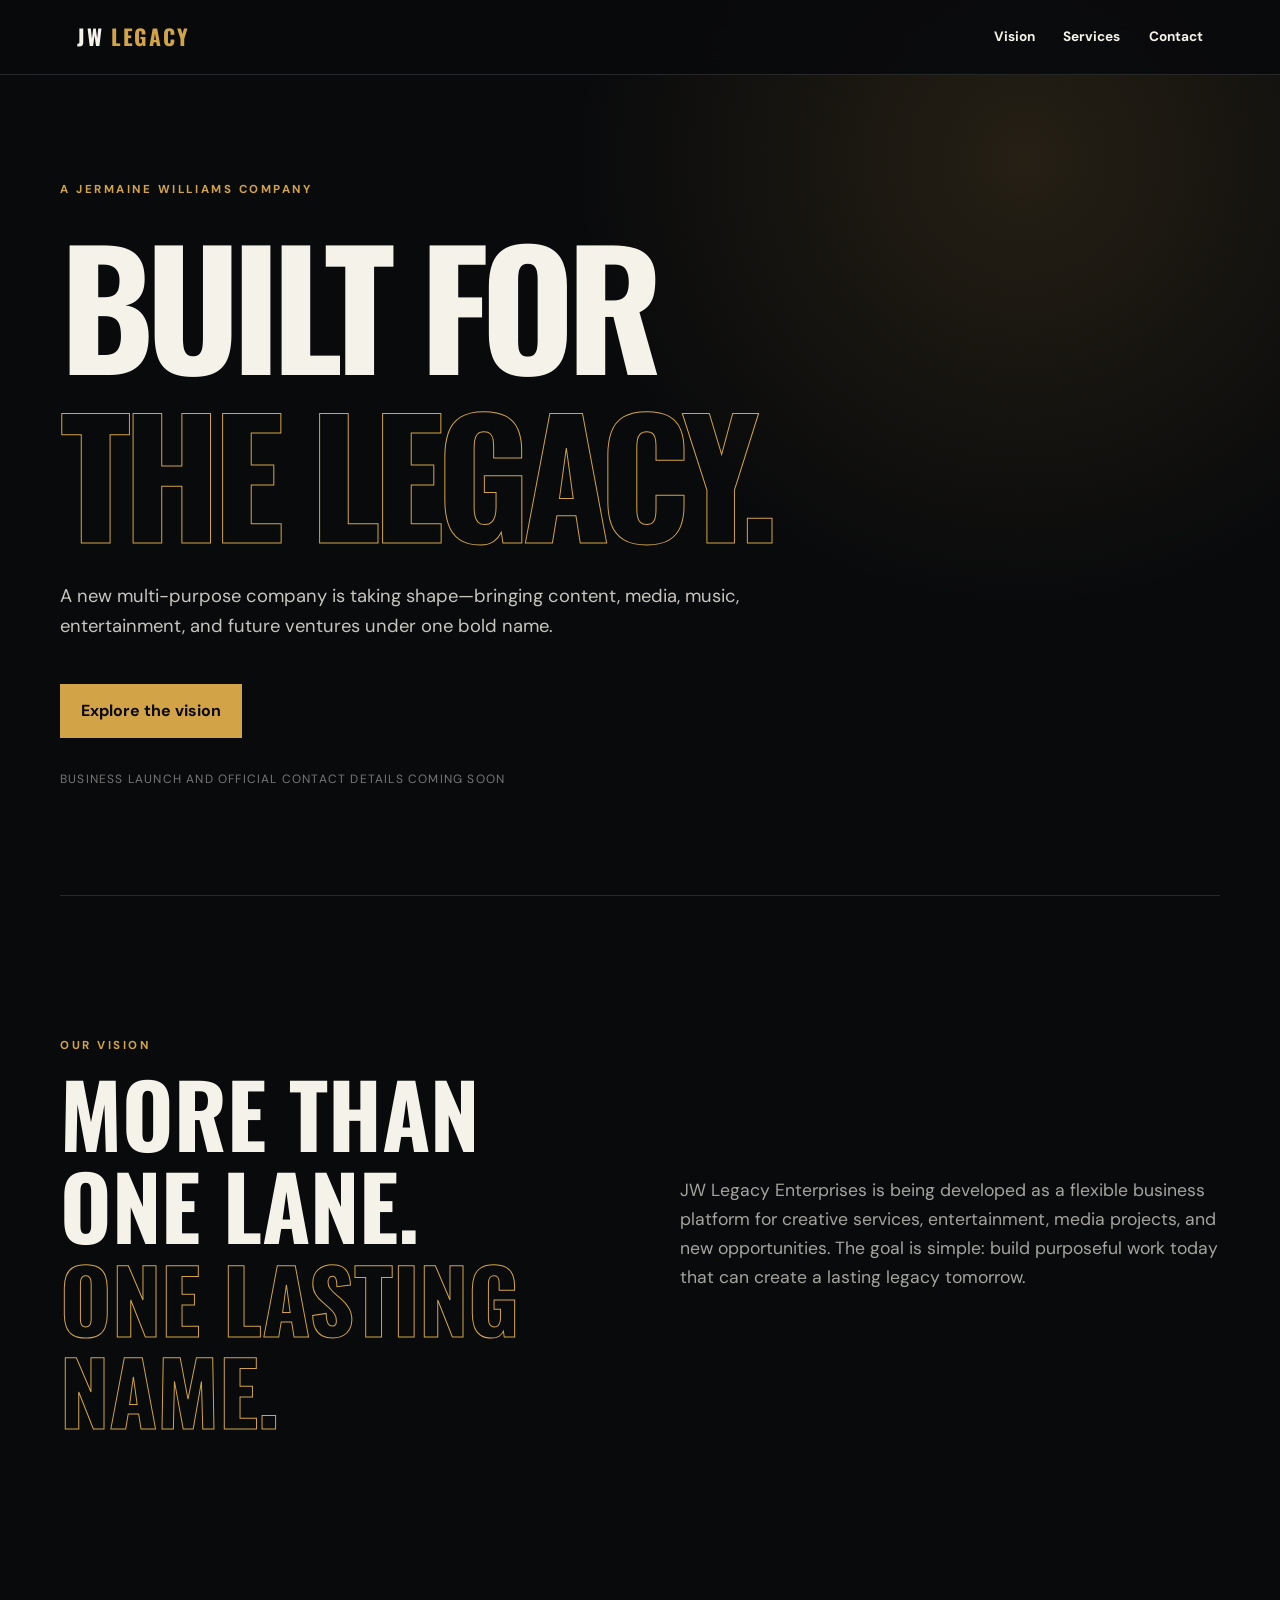
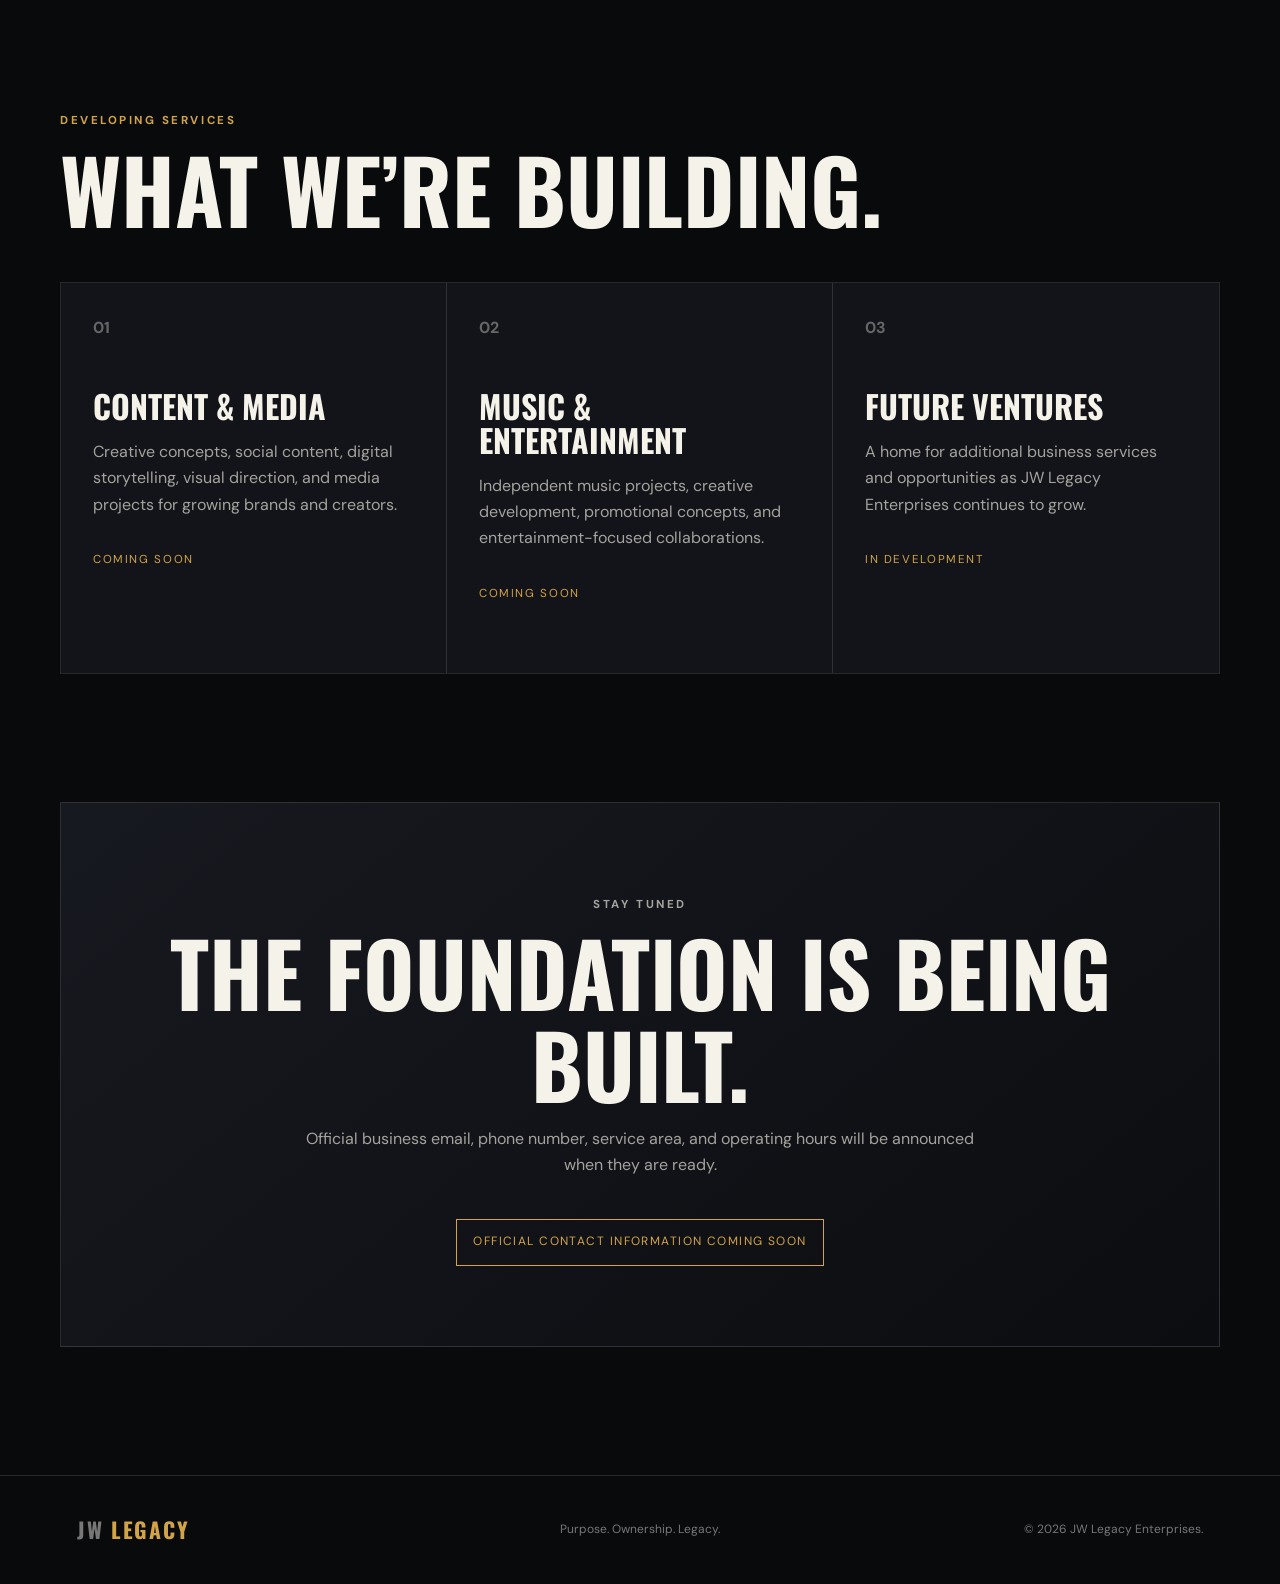
==== index.html @ c4a99cba "jw-legacy-enterprises" ====
<!doctype html>
<html lang="en">
<head>
  <meta charset="UTF-8" />
  <meta name="viewport" content="width=device-width, initial-scale=1" />
  <meta name="description" content="JW Legacy Enterprises — a developing multi-purpose company for media, music, entertainment, and future business services." />
  <title>JW Legacy Enterprises | Coming Soon</title>
  <link rel="preconnect" href="https://fonts.googleapis.com" />
  <link rel="preconnect" href="https://fonts.gstatic.com" crossorigin />
  <link href="https://fonts.googleapis.com/css2?family=DM+Sans:wght@400;600;700&family=Oswald:wght@500;600;700&display=swap" rel="stylesheet" />
  <link rel="stylesheet" href="styles.css" />
</head>
<body>
  <header>
    <a class="brand" href="#top">JW <span>LEGACY</span></a>
    <nav><a href="#vision">Vision</a><a href="#services">Services</a><a href="#contact">Contact</a></nav>
  </header>
  <main id="top">
    <section class="hero">
      <p class="eyebrow">A Jermaine Williams Company</p>
      <h1>Built for<br /><span>the legacy.</span></h1>
      <p class="intro">A new multi-purpose company is taking shape—bringing content, media, music, entertainment, and future ventures under one bold name.</p>
      <a class="button" href="#services">Explore the vision</a>
      <p class="status">Business launch and official contact details coming soon</p>
    </section>
    <section class="vision" id="vision">
      <div><p class="eyebrow">Our Vision</p><h2>More than one lane.<br /><span>One lasting name.</span></h2></div>
      <p>JW Legacy Enterprises is being developed as a flexible business platform for creative services, entertainment, media projects, and new opportunities. The goal is simple: build purposeful work today that can create a lasting legacy tomorrow.</p>
    </section>
    <section class="services" id="services">
      <p class="eyebrow">Developing Services</p>
      <h2>What we’re building.</h2>
      <div class="grid">
        <article><b>01</b><h3>Content &amp; Media</h3><p>Creative concepts, social content, digital storytelling, visual direction, and media projects for growing brands and creators.</p><span>Coming soon</span></article>
        <article><b>02</b><h3>Music &amp; Entertainment</h3><p>Independent music projects, creative development, promotional concepts, and entertainment-focused collaborations.</p><span>Coming soon</span></article>
        <article><b>03</b><h3>Future Ventures</h3><p>A home for additional business services and opportunities as JW Legacy Enterprises continues to grow.</p><span>In development</span></article>
      </div>
    </section>
    <section class="contact" id="contact">
      <p class="eyebrow">Stay Tuned</p>
      <h2>The foundation is being built.</h2>
      <p>Official business email, phone number, service area, and operating hours will be announced when they are ready.</p>
      <div class="notice">Official contact information coming soon</div>
    </section>
  </main>
  <footer><a class="brand" href="#top">JW <span>LEGACY</span></a><p>Purpose. Ownership. Legacy.</p><p>© <span id="year"></span> JW Legacy Enterprises.</p></footer>
  <script>document.querySelector('#year').textContent = new Date().getFullYear();</script>
</body>
</html>
---- styles.css ----
:root{--black:#090a0c;--panel:#121419;--white:#f5f2e9;--muted:#a4a39d;--gold:#d3a447;--line:rgba(255,255,255,.12);--head:"Oswald",sans-serif;--body:"DM Sans",sans-serif}*{box-sizing:border-box}html{scroll-behavior:smooth}body{margin:0;background:radial-gradient(circle at 80% 5%,rgba(211,164,71,.14),transparent 28rem),var(--black);color:var(--white);font-family:var(--body);line-height:1.65}a{color:inherit;text-decoration:none}header{position:sticky;top:0;z-index:2;display:flex;justify-content:space-between;align-items:center;padding:1.2rem clamp(1.2rem,6vw,5rem);background:rgba(9,10,12,.88);border-bottom:1px solid var(--line);backdrop-filter:blur(15px)}.brand{font-family:var(--head);font-size:1.35rem;font-weight:700;letter-spacing:.08em}.brand span{color:var(--gold)}nav{display:flex;gap:1.8rem;font-size:.85rem;font-weight:700}.hero,.vision,.services,.contact{width:min(1160px,calc(100% - 2.4rem));margin:auto}.hero{min-height:820px;display:flex;flex-direction:column;justify-content:center;align-items:flex-start}.eyebrow{color:var(--gold);font-size:.72rem;font-weight:700;letter-spacing:.22em;text-transform:uppercase}h1,h2,h3{font-family:var(--head);line-height:1.05;text-transform:uppercase}h1{margin:.5rem 0;font-size:clamp(5rem,13vw,10rem);letter-spacing:-.05em}h1 span,h2 span{color:transparent;-webkit-text-stroke:1px var(--gold)}.intro{max-width:680px;color:#c7c5be;font-size:1.15rem}.button{margin-top:1.5rem;padding:.85rem 1.3rem;background:var(--gold);color:#0a0a0a;font-weight:700}.status{margin-top:2rem;color:#777;font-size:.75rem;text-transform:uppercase;letter-spacing:.1em}.vision{display:grid;grid-template-columns:1fr 1fr;gap:5rem;padding:8rem 0;border-top:1px solid var(--line)}h2{margin:.5rem 0;font-size:clamp(3rem,7vw,5.5rem)}.vision>p{align-self:center;color:var(--muted);font-size:1.1rem}.services{padding:8rem 0}.grid{display:grid;grid-template-columns:repeat(3,1fr);margin-top:3rem;border:1px solid var(--line)}article{min-height:390px;padding:2rem;border-right:1px solid var(--line);background:var(--panel)}article:last-child{border:0}article b{color:#666}article h3{margin:3rem 0 1rem;font-size:2rem}article p{color:var(--muted)}article span{display:inline-block;margin-top:1rem;color:var(--gold);font-size:.72rem;letter-spacing:.14em;text-transform:uppercase}.contact{margin-bottom:8rem;padding:clamp(2rem,7vw,5rem);border:1px solid var(--line);background:linear-gradient(140deg,#171920,#0c0d10);text-align:center}.contact p{max-width:670px;margin-inline:auto;color:var(--muted)}.notice{display:inline-block;margin-top:1.5rem;padding:.8rem 1rem;border:1px solid var(--gold);color:var(--gold);font-size:.75rem;text-transform:uppercase;letter-spacing:.12em}footer{display:grid;grid-template-columns:1fr auto 1fr;align-items:center;padding:2rem clamp(1.2rem,6vw,5rem);border-top:1px solid var(--line);color:#777;font-size:.75rem}footer p:last-child{text-align:right}@media(max-width:760px){nav{display:none}.hero{min-height:680px}.vision,.grid{grid-template-columns:1fr}.vision{gap:2rem}article{min-height:auto;border-right:0;border-bottom:1px solid var(--line)}footer{grid-template-columns:1fr;text-align:center}footer p:last-child{text-align:center}}
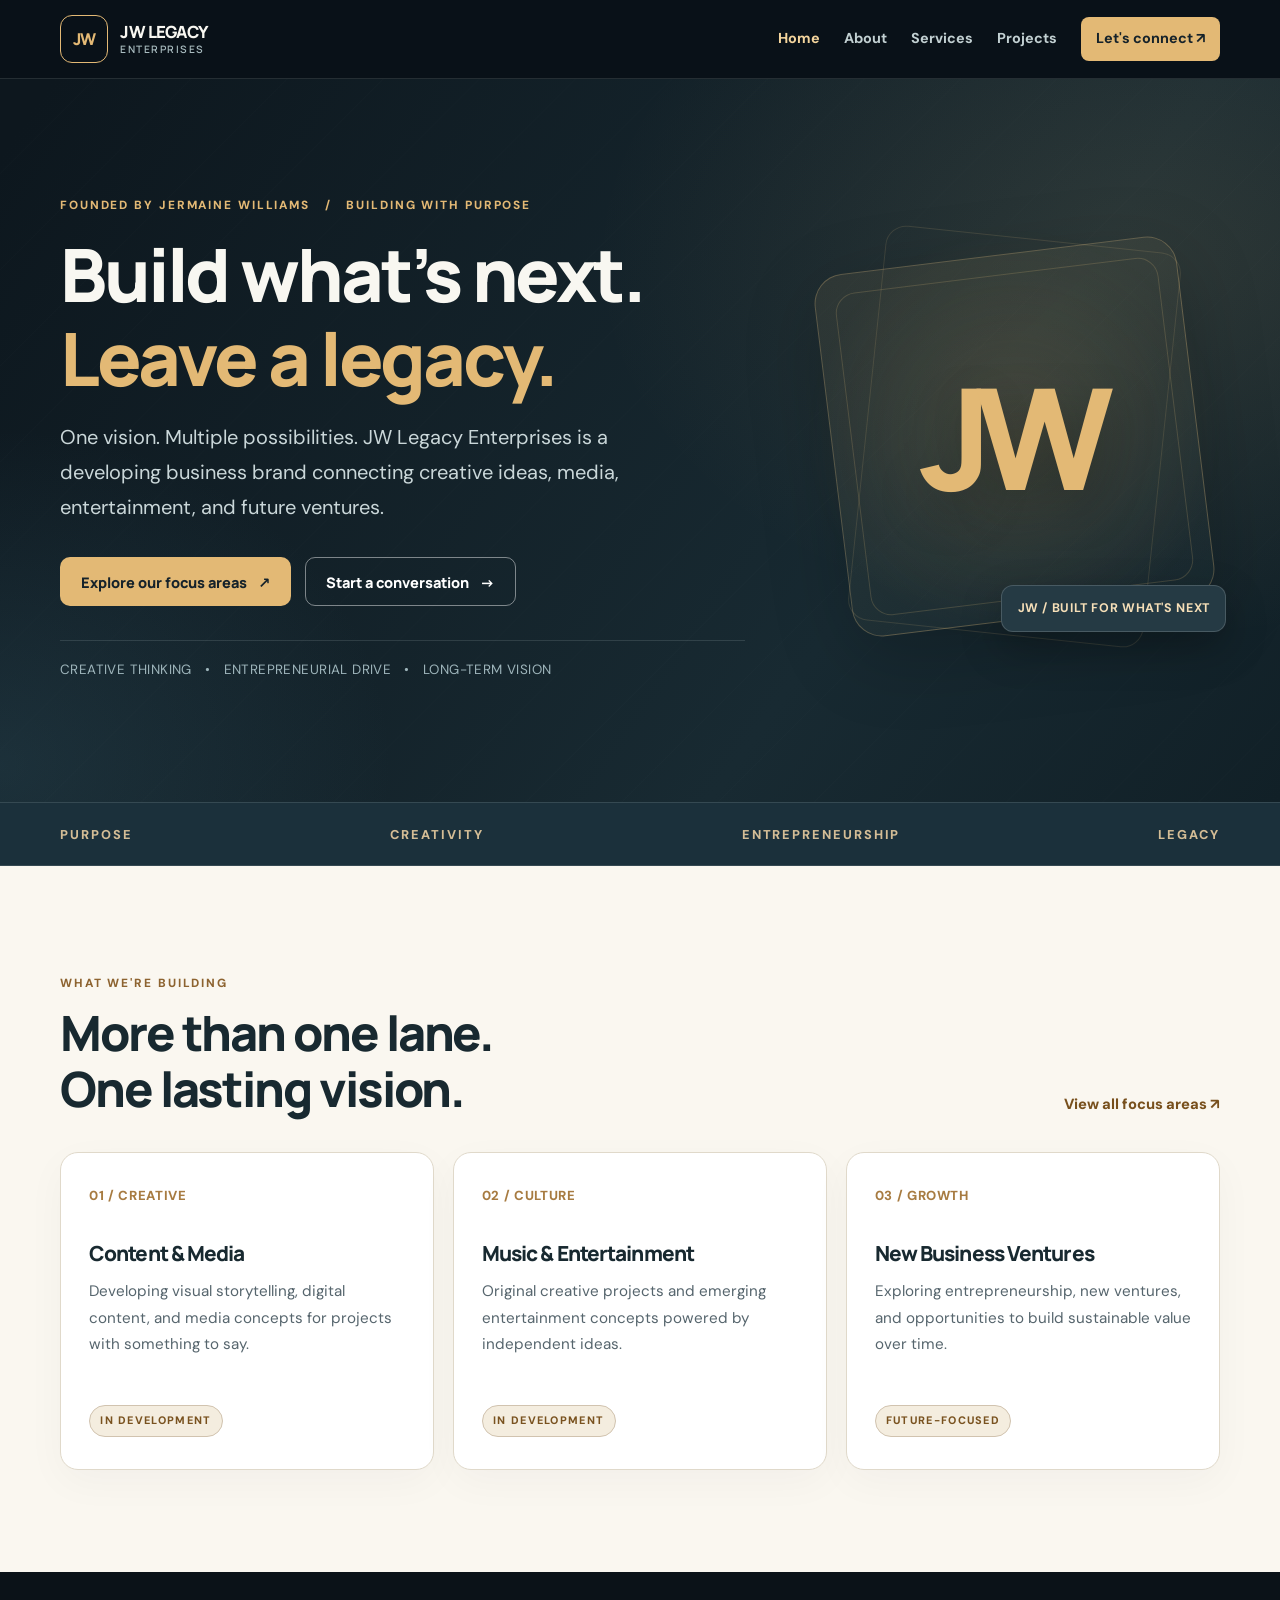
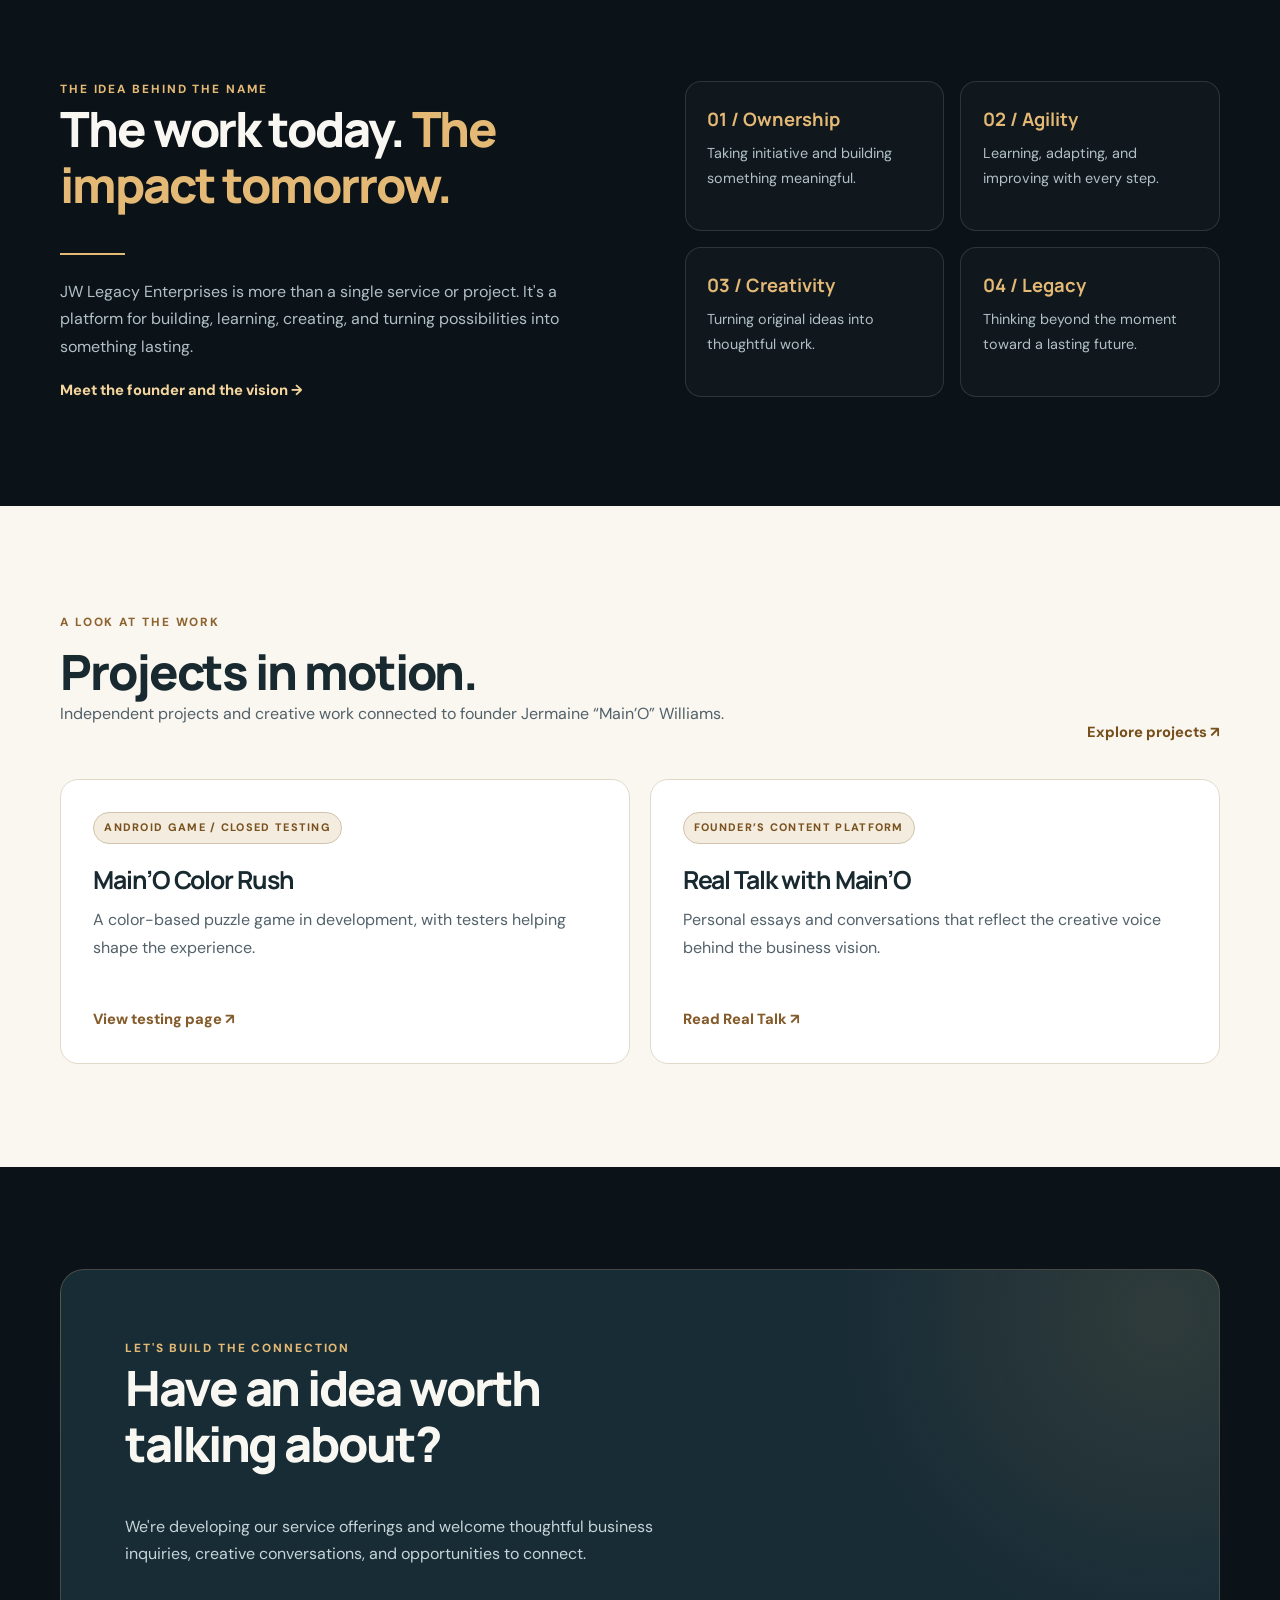
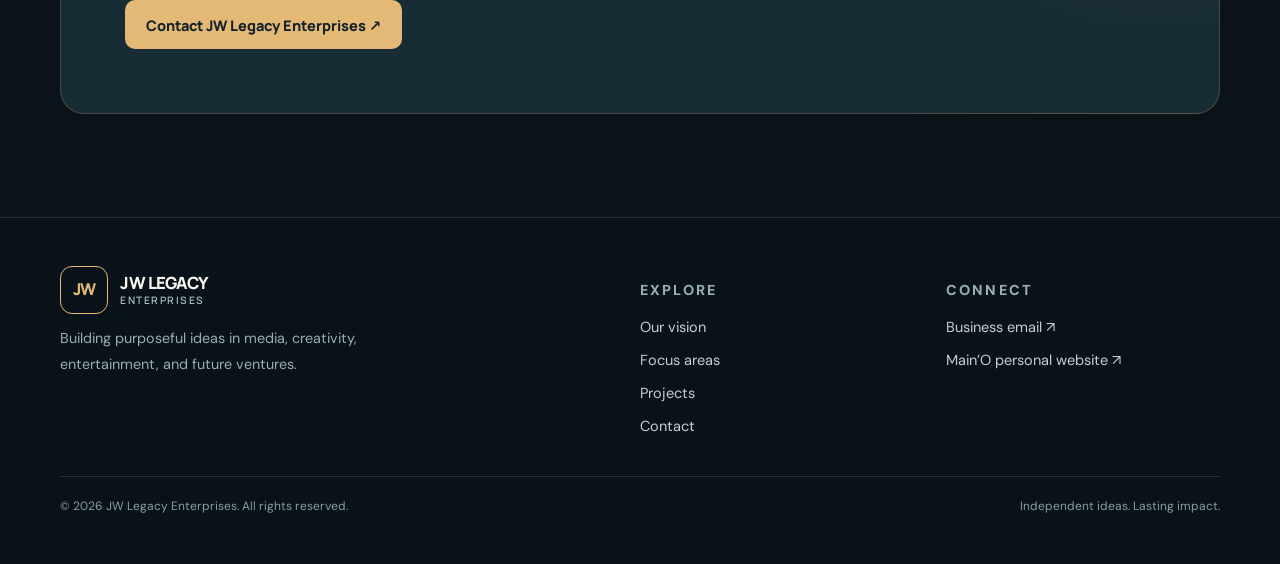
==== commit 8d4e8394: "Build JW Legacy Enterprises index page" ====
--- a/index.html
+++ b/index.html
@@ -1,49 +1,95 @@
 <!doctype html>
 <html lang="en">
 <head>
-  <meta charset="UTF-8" />
-  <meta name="viewport" content="width=device-width, initial-scale=1" />
-  <meta name="description" content="JW Legacy Enterprises — a developing multi-purpose company for media, music, entertainment, and future business services." />
-  <title>JW Legacy Enterprises | Coming Soon</title>
-  <link rel="preconnect" href="https://fonts.googleapis.com" />
-  <link rel="preconnect" href="https://fonts.gstatic.com" crossorigin />
-  <link href="https://fonts.googleapis.com/css2?family=DM+Sans:wght@400;600;700&family=Oswald:wght@500;600;700&display=swap" rel="stylesheet" />
-  <link rel="stylesheet" href="styles.css" />
+  <meta charset="utf-8">
+  <meta name="viewport" content="width=device-width,initial-scale=1">
+  <meta name="theme-color" content="#0b1218">
+  <meta name="description" content="JW Legacy Enterprises is a developing multi-service brand founded by Jermaine Williams, bringing creative, media, entertainment and emerging business ventures together.">
+  <meta property="og:type" content="website">
+  <meta property="og:title" content="Creative work. Lasting legacy. | JW Legacy Enterprises">
+  <meta property="og:description" content="JW Legacy Enterprises is a developing multi-service brand founded by Jermaine Williams, bringing creative, media, entertainment and emerging business ventures together.">
+  <title>Creative work. Lasting legacy. | JW Legacy Enterprises</title>
+  <link rel="icon" href="favicon.svg" type="image/svg+xml">
+  <link rel="stylesheet" href="styles.css">
+  <script src="script.js" defer></script>
 </head>
 <body>
-  <header>
-    <a class="brand" href="#top">JW <span>LEGACY</span></a>
-    <nav><a href="#vision">Vision</a><a href="#services">Services</a><a href="#contact">Contact</a></nav>
-  </header>
-  <main id="top">
-    <section class="hero">
-      <p class="eyebrow">A Jermaine Williams Company</p>
-      <h1>Built for<br /><span>the legacy.</span></h1>
-      <p class="intro">A new multi-purpose company is taking shape—bringing content, media, music, entertainment, and future ventures under one bold name.</p>
-      <a class="button" href="#services">Explore the vision</a>
-      <p class="status">Business launch and official contact details coming soon</p>
-    </section>
-    <section class="vision" id="vision">
-      <div><p class="eyebrow">Our Vision</p><h2>More than one lane.<br /><span>One lasting name.</span></h2></div>
-      <p>JW Legacy Enterprises is being developed as a flexible business platform for creative services, entertainment, media projects, and new opportunities. The goal is simple: build purposeful work today that can create a lasting legacy tomorrow.</p>
-    </section>
-    <section class="services" id="services">
-      <p class="eyebrow">Developing Services</p>
-      <h2>What we’re building.</h2>
-      <div class="grid">
-        <article><b>01</b><h3>Content &amp; Media</h3><p>Creative concepts, social content, digital storytelling, visual direction, and media projects for growing brands and creators.</p><span>Coming soon</span></article>
-        <article><b>02</b><h3>Music &amp; Entertainment</h3><p>Independent music projects, creative development, promotional concepts, and entertainment-focused collaborations.</p><span>Coming soon</span></article>
-        <article><b>03</b><h3>Future Ventures</h3><p>A home for additional business services and opportunities as JW Legacy Enterprises continues to grow.</p><span>In development</span></article>
-      </div>
-    </section>
-    <section class="contact" id="contact">
-      <p class="eyebrow">Stay Tuned</p>
-      <h2>The foundation is being built.</h2>
-      <p>Official business email, phone number, service area, and operating hours will be announced when they are ready.</p>
-      <div class="notice">Official contact information coming soon</div>
-    </section>
-  </main>
-  <footer><a class="brand" href="#top">JW <span>LEGACY</span></a><p>Purpose. Ownership. Legacy.</p><p>© <span id="year"></span> JW Legacy Enterprises.</p></footer>
-  <script>document.querySelector('#year').textContent = new Date().getFullYear();</script>
+<a href="#main" class="skip-link">Skip to content</a>
+<header class="site-header">
+  <div class="container header-inner">
+    <a class="logo" href="index.html" aria-label="JW Legacy Enterprises — homepage">
+      <span class="logo-mark" aria-hidden="true">JW</span><span class="logo-text">JW LEGACY<span>ENTERPRISES</span></span>
+    </a>
+    <button class="menu-toggle" type="button" aria-controls="primary-navigation" aria-expanded="false" aria-label="Open navigation">☰</button>
+    <nav id="primary-navigation" class="site-nav" aria-label="Main navigation">
+      <a href="index.html" aria-current="page">Home</a>
+      <a href="about.html">About</a>
+      <a href="services.html">Services</a>
+      <a href="projects.html">Projects</a>
+      <a class="nav-cta" href="contact.html">Let's connect ↗</a>
+    </nav>
+  </div>
+</header>
+<main id="main">
+
+<section class="hero" aria-labelledby="home-title">
+  <div class="container hero-grid">
+    <div>
+      <span class="eyebrow">Founded by Jermaine Williams &nbsp; / &nbsp; Building with purpose</span>
+      <h1 id="home-title">Build what’s next. <em>Leave a legacy.</em></h1>
+      <p class="lead">One vision. Multiple possibilities. JW Legacy Enterprises is a developing business brand connecting creative ideas, media, entertainment, and future ventures.</p>
+      <div class="hero-actions"><a class="btn btn-gold" href="services.html">Explore our focus areas <span aria-hidden="true">↗</span></a><a class="btn btn-outline" href="contact.html">Start a conversation <span aria-hidden="true">→</span></a></div>
+      <p class="hero-proof">CREATIVE THINKING &nbsp; • &nbsp; ENTREPRENEURIAL DRIVE &nbsp; • &nbsp; LONG-TERM VISION</p>
+    </div>
+    <div class="legacy-art" aria-label="JW monogram brand artwork">
+      <div class="art-frame"><span class="art-monogram" aria-hidden="true">JW</span></div>
+      <div class="art-caption">JW / BUILT FOR WHAT'S NEXT</div>
+    </div>
+  </div>
+</section>
+<div class="feature-strip" aria-label="Brand values"><div class="container"><span>Purpose</span><span>Creativity</span><span>Entrepreneurship</span><span>Legacy</span></div></div>
+<section class="section light" aria-labelledby="focus-title">
+  <div class="container">
+    <div class="section-head"><div><span class="eyebrow">What we're building</span><h2 id="focus-title">More than one lane.<br>One lasting vision.</h2></div><a class="text-link" href="services.html">View all focus areas ↗</a></div>
+    <div class="service-grid">
+      <article class="service-card"><span class="card-count">01 / CREATIVE</span><h3>Content &amp; Media</h3><p>Developing visual storytelling, digital content, and media concepts for projects with something to say.</p><span class="pill">In development</span></article>
+      <article class="service-card"><span class="card-count">02 / CULTURE</span><h3>Music &amp; Entertainment</h3><p>Original creative projects and emerging entertainment concepts powered by independent ideas.</p><span class="pill">In development</span></article>
+      <article class="service-card"><span class="card-count">03 / GROWTH</span><h3>New Business Ventures</h3><p>Exploring entrepreneurship, new ventures, and opportunities to build sustainable value over time.</p><span class="pill">Future-focused</span></article>
+    </div>
+  </div>
+</section>
+<section class="section" aria-labelledby="purpose-title">
+  <div class="container split">
+    <div><span class="eyebrow">The idea behind the name</span><h2 id="purpose-title">The work today. <span class="display-accent">The impact tomorrow.</span></h2><div class="kicker-line"></div><p>JW Legacy Enterprises is more than a single service or project. It's a platform for building, learning, creating, and turning possibilities into something lasting.</p><a href="about.html" class="text-link">Meet the founder and the vision →</a></div>
+    <div class="values">
+      <div class="value-box"><b>01 / Ownership</b><p>Taking initiative and building something meaningful.</p></div>
+      <div class="value-box"><b>02 / Agility</b><p>Learning, adapting, and improving with every step.</p></div>
+      <div class="value-box"><b>03 / Creativity</b><p>Turning original ideas into thoughtful work.</p></div>
+      <div class="value-box"><b>04 / Legacy</b><p>Thinking beyond the moment toward a lasting future.</p></div>
+    </div>
+  </div>
+</section>
+<section class="section light" aria-labelledby="work-title">
+  <div class="container">
+    <div class="section-head"><div><span class="eyebrow">A look at the work</span><h2 id="work-title">Projects in motion.</h2><p class="section-subtitle">Independent projects and creative work connected to founder Jermaine “Main’O” Williams.</p></div><a href="projects.html" class="text-link">Explore projects ↗</a></div>
+    <div class="work-grid">
+      <article class="work-card"><span class="pill">Android game / closed testing</span><h3>Main’O Color Rush</h3><p>A color-based puzzle game in development, with testers helping shape the experience.</p><a class="text-link" href="https://play.google.com/apps/testing/com.maino.colorrush" target="_blank" rel="noopener noreferrer">View testing page ↗</a></article>
+      <article class="work-card"><span class="pill">Founder’s content platform</span><h3>Real Talk with Main’O</h3><p>Personal essays and conversations that reflect the creative voice behind the business vision.</p><a class="text-link" href="https://maino-myjourney.42web.io/real-talk" target="_blank" rel="noopener noreferrer">Read Real Talk ↗</a></article>
+    </div>
+  </div>
+</section>
+<section class="section" aria-label="Contact JW Legacy Enterprises"><div class="container"><div class="cta-band"><span class="eyebrow">Let's build the connection</span><h2>Have an idea worth talking about?</h2><p>We're developing our service offerings and welcome thoughtful business inquiries, creative conversations, and opportunities to connect.</p><a class="btn btn-gold" href="contact.html">Contact JW Legacy Enterprises ↗</a></div></div></section>
+
+</main>
+<footer class="site-footer">
+  <div class="container">
+    <div class="footer-grid">
+      <div><a class="logo" href="index.html"><span class="logo-mark" aria-hidden="true">JW</span><span class="logo-text">JW LEGACY<span>ENTERPRISES</span></span></a><p>Building purposeful ideas in media, creativity, entertainment, and future ventures.</p></div>
+      <div><p class="footer-title">Explore</p><div class="footer-links"><a href="about.html">Our vision</a><a href="services.html">Focus areas</a><a href="projects.html">Projects</a><a href="contact.html">Contact</a></div></div>
+      <div><p class="footer-title">Connect</p><div class="footer-links"><a href="mailto:jwlegacyenterprises@gmail.com">Business email ↗</a><a href="https://maino-myjourney.42web.io/" target="_blank" rel="noopener noreferrer">Main’O personal website ↗</a></div></div>
+    </div>
+    <div class="footer-bottom"><span>© <span data-year>2026</span> JW Legacy Enterprises. All rights reserved.</span><span>Independent ideas. Lasting impact.</span></div>
+  </div>
+</footer>
 </body>
-</html>
+</html>
--- a/styles.css
+++ b/styles.css
@@ -1 +1,183 @@
-:root{--black:#090a0c;--panel:#121419;--white:#f5f2e9;--muted:#a4a39d;--gold:#d3a447;--line:rgba(255,255,255,.12);--head:"Oswald",sans-serif;--body:"DM Sans",sans-serif}*{box-sizing:border-box}html{scroll-behavior:smooth}body{margin:0;background:radial-gradient(circle at 80% 5%,rgba(211,164,71,.14),transparent 28rem),var(--black);color:var(--white);font-family:var(--body);line-height:1.65}a{color:inherit;text-decoration:none}header{position:sticky;top:0;z-index:2;display:flex;justify-content:space-between;align-items:center;padding:1.2rem clamp(1.2rem,6vw,5rem);background:rgba(9,10,12,.88);border-bottom:1px solid var(--line);backdrop-filter:blur(15px)}.brand{font-family:var(--head);font-size:1.35rem;font-weight:700;letter-spacing:.08em}.brand span{color:var(--gold)}nav{display:flex;gap:1.8rem;font-size:.85rem;font-weight:700}.hero,.vision,.services,.contact{width:min(1160px,calc(100% - 2.4rem));margin:auto}.hero{min-height:820px;display:flex;flex-direction:column;justify-content:center;align-items:flex-start}.eyebrow{color:var(--gold);font-size:.72rem;font-weight:700;letter-spacing:.22em;text-transform:uppercase}h1,h2,h3{font-family:var(--head);line-height:1.05;text-transform:uppercase}h1{margin:.5rem 0;font-size:clamp(5rem,13vw,10rem);letter-spacing:-.05em}h1 span,h2 span{color:transparent;-webkit-text-stroke:1px var(--gold)}.intro{max-width:680px;color:#c7c5be;font-size:1.15rem}.button{margin-top:1.5rem;padding:.85rem 1.3rem;background:var(--gold);color:#0a0a0a;font-weight:700}.status{margin-top:2rem;color:#777;font-size:.75rem;text-transform:uppercase;letter-spacing:.1em}.vision{display:grid;grid-template-columns:1fr 1fr;gap:5rem;padding:8rem 0;border-top:1px solid var(--line)}h2{margin:.5rem 0;font-size:clamp(3rem,7vw,5.5rem)}.vision>p{align-self:center;color:var(--muted);font-size:1.1rem}.services{padding:8rem 0}.grid{display:grid;grid-template-columns:repeat(3,1fr);margin-top:3rem;border:1px solid var(--line)}article{min-height:390px;padding:2rem;border-right:1px solid var(--line);background:var(--panel)}article:last-child{border:0}article b{color:#666}article h3{margin:3rem 0 1rem;font-size:2rem}article p{color:var(--muted)}article span{display:inline-block;margin-top:1rem;color:var(--gold);font-size:.72rem;letter-spacing:.14em;text-transform:uppercase}.contact{margin-bottom:8rem;padding:clamp(2rem,7vw,5rem);border:1px solid var(--line);background:linear-gradient(140deg,#171920,#0c0d10);text-align:center}.contact p{max-width:670px;margin-inline:auto;color:var(--muted)}.notice{display:inline-block;margin-top:1.5rem;padding:.8rem 1rem;border:1px solid var(--gold);color:var(--gold);font-size:.75rem;text-transform:uppercase;letter-spacing:.12em}footer{display:grid;grid-template-columns:1fr auto 1fr;align-items:center;padding:2rem clamp(1.2rem,6vw,5rem);border-top:1px solid var(--line);color:#777;font-size:.75rem}footer p:last-child{text-align:right}@media(max-width:760px){nav{display:none}.hero{min-height:680px}.vision,.grid{grid-template-columns:1fr}.vision{gap:2rem}article{min-height:auto;border-right:0;border-bottom:1px solid var(--line)}footer{grid-template-columns:1fr;text-align:center}footer p:last-child{text-align:center}}
+@import url('https://fonts.googleapis.com/css2?family=DM+Sans:wght@400;500;600;700&family=Manrope:wght@400;500;600;700;800&display=swap');
+
+/* JW Legacy Enterprises — premium, responsive brand system */
+:root{
+  color-scheme:dark;
+  --ink:#0b1218;--navy:#0f1c24;--surface:#14232c;--surface-2:#192c35;
+  --line:rgba(225,235,235,.13);--paper:#faf7f0;--paper-2:#eee9df;
+  --white:#f8f7f1;--muted:#b1c0c4;--gold:#e3b975;--gold-light:#f4d59d;
+  --dark-on-light:#182930;--light-muted:#52616a;
+  --max:1160px;--radius:20px;--heading:'Manrope',system-ui,sans-serif;
+  --body:'DM Sans',system-ui,sans-serif;
+}
+*,*::before,*::after{box-sizing:border-box}
+html{scroll-behavior:smooth}
+body{margin:0;background:var(--ink);color:var(--white);font-family:var(--body);line-height:1.65;font-size:16px}
+body.nav-open{overflow:hidden}
+a{color:inherit;text-decoration:none}
+button,input,select,textarea{font:inherit}
+button{cursor:pointer}
+img,svg{max-width:100%}
+img{height:auto}
+h1,h2,h3,h4,p{margin-top:0}
+h1,h2,h3,h4{font-family:var(--heading);line-height:1.15;letter-spacing:-.043em}
+h1{font-size:clamp(2.8rem,5.75vw,5.65rem);font-weight:800}
+h2{font-size:clamp(2rem,3.8vw,3.4rem);font-weight:800}
+h3{font-size:1.3rem}
+p{line-height:1.74}
+:focus-visible{outline:3px solid var(--gold-light);outline-offset:4px}
+.container{width:min(var(--max),calc(100% - 3rem));margin-inline:auto}
+.eyebrow{display:inline-block;color:var(--gold);font-size:.74rem;line-height:1.5;font-weight:800;letter-spacing:.16em;text-transform:uppercase}
+.overline-dark{color:#8d6330}
+.skip-link{position:absolute;top:-100px;left:1rem;z-index:100;padding:.6rem 1rem;color:#101b22;background:var(--gold)}
+.skip-link:focus{top:.6rem}
+.site-header{position:sticky;top:0;z-index:20;background:rgba(10,18,24,.92);border-bottom:1px solid var(--line);backdrop-filter:saturate(160%) blur(18px)}
+.header-inner{min-height:78px;display:flex;align-items:center;gap:1.5rem;justify-content:space-between}
+.logo{display:inline-flex;align-items:center;gap:.75rem;font-family:var(--heading);font-size:1.05rem;font-weight:800;letter-spacing:-.028em;line-height:1.15}
+.logo-mark{display:grid;place-items:center;min-width:48px;height:48px;padding:0 .25rem;border:1px solid var(--gold);border-radius:12px;color:var(--gold);font-family:var(--heading);font-size:1.02rem;font-weight:800;letter-spacing:-.075em}
+.logo-text span{display:block;font-size:.64rem;letter-spacing:.15em;font-weight:600;color:#a9bcc0;margin-top:.14rem}
+.site-nav{display:flex;align-items:center;gap:1.5rem}
+.site-nav a{font-size:.9rem;font-weight:700;color:#c2d0d2;transition:color .2s}
+.site-nav a:hover,.site-nav a[aria-current="page"]{color:var(--gold-light)}
+.site-nav .nav-cta{color:#15222a;background:var(--gold);border-radius:8px;padding:.64rem .95rem}
+.site-nav .nav-cta:hover{color:#14212a;background:var(--gold-light)}
+.menu-toggle{display:none;width:44px;height:44px;border:1px solid var(--line);border-radius:10px;background:var(--surface);color:#fff;font-size:1.35rem}
+.btn{display:inline-flex;align-items:center;justify-content:center;gap:.7rem;min-height:49px;padding:.75rem 1.25rem;border:1px solid transparent;border-radius:10px;font-family:var(--heading);font-size:.91rem;line-height:1.4;font-weight:800;transition:transform .2s ease,background-color .2s ease}
+.btn:hover{transform:translateY(-2px)}
+.btn-gold{background:var(--gold);color:#15222a}
+.btn-gold:hover{background:var(--gold-light)}
+.btn-outline{border-color:rgba(255,255,255,.45);color:#fff;background:transparent}
+.btn-outline:hover{background:rgba(255,255,255,.08)}
+.btn-dark{background:#192d37;color:#fff}
+.btn-dark:hover{background:#2a424d}
+.text-link{color:var(--gold-light);font-weight:800;font-size:.92rem;display:inline-flex;gap:.5rem;align-items:center}
+.text-link:hover{text-decoration:underline;text-underline-offset:5px}
+.light .text-link{color:#78501d}
+.hero{position:relative;overflow:hidden;background:radial-gradient(ellipse 50rem 34rem at 90% 25%,rgba(229,182,107,.11),transparent 70%),radial-gradient(ellipse 35rem 30rem at 0% 95%,rgba(64,108,124,.24),transparent 70%),linear-gradient(125deg,#0d171e 3%,#182a32 68%,#112027)}
+.hero::after{content:"";position:absolute;inset:0;pointer-events:none;opacity:.15;background:repeating-linear-gradient(135deg,transparent 0 66px,rgba(255,255,255,.06) 67px,transparent 68px)}
+.hero-grid{min-height:635px;display:grid;grid-template-columns:minmax(0,1.25fr) minmax(290px,.75fr);align-items:center;gap:5.5%;padding-block:7rem 7.5rem;position:relative;z-index:1}
+.hero h1{margin:.9rem 0 1.2rem;max-width:14ch}
+.hero h1 em,.display-accent{color:var(--gold);font-style:normal}
+.hero .lead{font-size:clamp(1.06rem,1.65vw,1.25rem);color:#cad7d9;max-width:38rem;line-height:1.75}
+.hero-actions{display:flex;flex-wrap:wrap;gap:.85rem;margin-top:2rem}
+.hero-proof{margin:2.1rem 0 0;padding-top:1.1rem;border-top:1px solid var(--line);font-size:.84rem;letter-spacing:.03em;color:#9eb5bb}
+.legacy-art{position:relative;min-height:415px;display:grid;place-items:center;isolation:isolate}
+.legacy-art::before{content:"";position:absolute;width:min(100%,420px);aspect-ratio:1;border-radius:50%;background:radial-gradient(circle,rgba(222,170,89,.14) 0,rgba(222,170,89,.03) 55%,transparent 73%);filter:blur(2px)}
+.art-frame{position:relative;display:grid;place-items:center;width:min(100%,365px);aspect-ratio:1;border:1px solid rgba(228,189,125,.28);border-radius:30px;transform:rotate(-7deg);background:linear-gradient(145deg,rgba(234,186,107,.08),rgba(48,85,99,.05));box-shadow:0 22px 80px rgba(0,0,0,.2)}
+.art-frame::before,.art-frame::after{content:"";position:absolute;inset:19px;border:1px solid rgba(228,189,125,.19);border-radius:21px}
+.art-frame::after{inset:-17px 33px;transform:rotate(13deg);border-color:rgba(228,189,125,.14)}
+.art-monogram{font-family:var(--heading);font-weight:800;font-size:clamp(6rem,11vw,10rem);letter-spacing:-.12em;line-height:1;color:var(--gold);transform:rotate(7deg) translateX(-.04em);text-shadow:0 18px 48px rgba(0,0,0,.25)}
+.art-caption{position:absolute;bottom:12px;right:-6px;padding:.75rem .95rem;border:1px solid rgba(255,255,255,.16);border-radius:12px;background:#253a44;color:#f6dfb8;font-size:.78rem;font-weight:700;letter-spacing:.05em;box-shadow:0 16px 40px rgba(0,0,0,.25)}
+.section{padding:clamp(4rem,8vw,7.4rem) 0}
+.section-head{display:flex;align-items:end;justify-content:space-between;gap:1.5rem;margin-bottom:2.2rem}
+.section-head h2{max-width:20ch;margin:.6rem 0 0}
+.section-subtitle{color:var(--muted);max-width:43rem}
+.light{background:var(--paper);color:var(--dark-on-light)}
+.light .section-subtitle{color:var(--light-muted)}
+.light .section-head .eyebrow{color:#8d6330}
+.pill{display:inline-block;padding:.38rem .64rem;border:1px solid var(--line);border-radius:99px;font-size:.68rem;font-weight:800;letter-spacing:.12em;text-transform:uppercase;color:var(--gold)}
+.light .pill{color:#79521f;border-color:#d1c3af;background:#f4eddf}
+.service-grid{display:grid;grid-template-columns:repeat(3,minmax(0,1fr));gap:1.15rem}
+.service-card{display:flex;flex-direction:column;min-height:318px;padding:2rem 1.75rem;border:1px solid #e0d9ca;border-radius:18px;background:#fff;box-shadow:0 12px 40px rgba(25,40,45,.035)}
+.card-count{color:#a77b41;font-size:.82rem;font-weight:800;letter-spacing:.05em}
+.service-card h3{margin:2.2rem 0 .8rem;font-weight:800;max-width:18ch}
+.service-card p{color:#56656d;font-size:.95rem;margin:0 0 1.5rem;flex:1}
+.service-card .pill{align-self:flex-start}
+.split{display:grid;grid-template-columns:1fr 1fr;gap:clamp(2rem,7vw,6rem);align-items:center}
+.split h2{max-width:18ch}
+.split p{color:var(--muted)}
+.kicker-line{height:2px;width:65px;background:var(--gold);margin:1.4rem 0}
+.statement{font-family:var(--heading);font-size:clamp(1.2rem,2vw,1.7rem);line-height:1.5;font-weight:700;color:#f8f3e9}
+.values{display:grid;grid-template-columns:repeat(2,minmax(0,1fr));gap:1rem}
+.value-box{min-height:150px;border:1px solid rgba(221,234,238,.14);border-radius:16px;padding:1.35rem;background:rgba(255,255,255,.025)}
+.value-box b{display:block;font-family:var(--heading);font-size:1.15rem;color:var(--gold);margin-bottom:.45rem}
+.value-box p{margin:0;color:#b0c0c4;font-size:.9rem}
+.feature-strip{background:#1b303b;border-block:1px solid var(--line);padding:1.3rem 0}
+.feature-strip .container{display:flex;gap:1.2rem 3rem;justify-content:space-between;flex-wrap:wrap}
+.feature-strip span{font-size:.8rem;text-transform:uppercase;font-weight:800;letter-spacing:.15em;color:#d4bd96}
+.work-grid{display:grid;grid-template-columns:repeat(2,minmax(0,1fr));gap:1.2rem}
+.work-card{display:flex;flex-direction:column;min-height:285px;padding:2rem;background:#fff;border:1px solid #e2d9ca;border-radius:18px}
+.work-card h3{margin:1.35rem 0 .75rem;font-size:1.55rem}
+.work-card p{color:#52616a}
+.work-card .text-link{margin-top:auto;color:#845b2a}
+.work-card .pill{align-self:start}
+.cta-band{position:relative;overflow:hidden;padding:clamp(2.2rem,5vw,4rem);border:1px solid rgba(229,185,117,.22);border-radius:24px;background:radial-gradient(circle at 95% 10%,rgba(221,170,94,.12),transparent 20rem),#182c36}
+.cta-band h2{max-width:17ch}
+.cta-band p{color:#c6d4d8;max-width:37rem}
+.cta-band .btn{margin-top:1rem}
+.site-footer{padding:3rem 0;background:#091218;border-top:1px solid var(--line)}
+.footer-grid{display:grid;grid-template-columns:1.4fr .7fr .7fr;gap:2rem}
+.footer-grid p{font-size:.9rem;color:#99aeb5;max-width:24rem;margin:.8rem 0}
+.footer-title{font-size:.7rem;font-weight:800;letter-spacing:.15em;color:var(--gold);text-transform:uppercase;margin:0 0 .85rem}
+.footer-links{display:grid;gap:.55rem;color:#c5d0d2;font-size:.91rem}
+.footer-links a:hover{color:var(--gold)}
+.footer-bottom{border-top:1px solid var(--line);margin-top:2.3rem;padding-top:1.25rem;font-size:.75rem;color:#8a9ea5;display:flex;justify-content:space-between;gap:1rem;flex-wrap:wrap}
+.page-hero{padding:6rem 0 5.2rem;background:radial-gradient(ellipse at 90% 10%,rgba(218,173,107,.12),transparent 30rem),linear-gradient(130deg,#112027,#1a303b)}
+.page-hero h1{max-width:17ch;margin:.9rem 0 1.1rem}
+.page-hero p{max-width:43rem;color:#c5d5d8;font-size:1.1rem}
+.content-section{padding:5rem 0}
+.rich-copy p{color:#506169;font-size:1.02rem}
+.rich-copy h2{font-size:clamp(1.65rem,2.8vw,2.5rem);margin-bottom:1rem}
+.timeline{display:grid;gap:1.25rem}
+.timeline-item{display:grid;grid-template-columns:4rem minmax(0,1fr);gap:1.4rem;padding:1.45rem 0;border-top:1px solid #ded7ca}
+.timeline-item>span{font-size:.8rem;font-weight:800;color:#967141}
+.timeline-item h3{margin:0 0 .5rem}
+.timeline-item p{margin:0;color:#526169}
+.detail-grid{display:grid;grid-template-columns:repeat(2,minmax(0,1fr));gap:1.2rem}
+.detail-card{background:#fff;border:1px solid #e0dacd;border-radius:18px;padding:2rem}
+.detail-card h3{margin:1.1rem 0 .7rem}
+.detail-card p{color:#55636b}
+.detail-card ul{padding-left:1.2rem;color:#536269}
+.detail-card li+li{margin-top:.35rem}
+.faqs details{border-top:1px solid #dcd3c5;padding:1.15rem 0}
+.faqs details:last-child{border-bottom:1px solid #dcd3c5}
+.faqs summary{font-family:var(--heading);font-weight:800;cursor:pointer}
+.faqs details p{color:#536169;margin:.8rem 0 0}
+.contact-panel{padding:clamp(2rem,6vw,4rem);border-radius:23px;background:#fff;border:1px solid #e5dece}
+.contact-panel h2{margin:.7rem 0 1rem}
+.contact-panel p{color:#51636d}
+.contact-email{display:inline-block;overflow-wrap:anywhere;font-family:var(--heading);font-size:clamp(1.1rem,2.5vw,1.65rem);font-weight:800;color:#8a602e;border-bottom:2px solid #d5b47d;padding-bottom:.25rem;margin:.6rem 0 1.4rem}
+.contact-options{display:flex;align-items:center;flex-wrap:wrap;gap:.8rem}
+.small-note{font-size:.84rem;color:#66767e}
+.light .small-note{color:#66767e}
+.dark-note{color:#b2c4cb}
+@media(max-width:960px){
+ .hero-grid{gap:2rem;grid-template-columns:minmax(0,1fr) minmax(230px,.7fr)}
+ .legacy-art{min-height:360px}
+ .service-grid{grid-template-columns:repeat(2,minmax(0,1fr))}
+ .service-grid .service-card:last-child{grid-column:1/-1;min-height:240px}
+}
+@media(max-width:760px){
+ .header-inner{min-height:70px}
+ .logo{font-size:.95rem}.logo-mark{min-width:43px;height:43px}
+ .menu-toggle{display:inline-grid;place-items:center}
+ .site-nav{display:none;position:absolute;top:calc(100% + 1px);left:0;right:0;flex-direction:column;align-items:stretch;gap:0;padding:1rem 1.5rem 1.4rem;background:#101d25;border-bottom:1px solid var(--line);box-shadow:0 20px 34px rgba(0,0,0,.25)}
+ .site-nav.open{display:flex}
+ .site-nav a{padding:.85rem 0;min-height:43px}
+ .site-nav .nav-cta{text-align:center;margin-top:.6rem;padding:.8rem}
+ .container{width:min(var(--max),calc(100% - 2rem))}
+ .hero-grid{min-height:0;grid-template-columns:minmax(0,1fr);padding:4.5rem 0 3.2rem;gap:2.3rem}
+ .hero h1{font-size:clamp(2.6rem,9.5vw,4.5rem)}
+ .legacy-art{min-height:290px}
+ .art-frame{width:min(71vw,285px);border-radius:25px}
+ .art-monogram{font-size:clamp(5rem,18vw,8rem)}
+ .art-caption{bottom:-.5rem;right:0;font-size:.69rem}
+ .section-head{align-items:flex-start;flex-direction:column;gap:.7rem}
+ .service-grid,.work-grid,.split,.detail-grid,.footer-grid{grid-template-columns:minmax(0,1fr)}
+ .service-grid .service-card:last-child{grid-column:auto}
+ .service-card{min-height:265px}
+ .service-card h3{margin:1.3rem 0 .6rem}
+ .values{grid-template-columns:minmax(0,1fr)}
+ .footer-grid{gap:1.9rem}
+ .page-hero{padding:4.2rem 0 3.8rem}
+ .content-section{padding:3.2rem 0}
+ .timeline-item{grid-template-columns:2.5rem minmax(0,1fr);gap:.75rem}
+}
+@media(max-width:390px){
+ .logo-text{font-size:.85rem}
+ .hero-actions{flex-direction:column;align-items:stretch}
+ .hero-actions .btn{width:100%}
+ .feature-strip .container{flex-direction:column;gap:.55rem}
+}
+@media(prefers-reduced-motion:reduce){html{scroll-behavior:auto}*,*::before,*::after{animation-duration:.01ms!important;transition-duration:.01ms!important}}
+@media print{.site-header,.site-footer,.menu-toggle,.hero-actions,.cta-band{display:none!important}body,.hero,.page-hero,.light{background:#fff;color:#000}.container{width:100%}a{text-decoration:underline}h1,h2,h3{color:#000}}
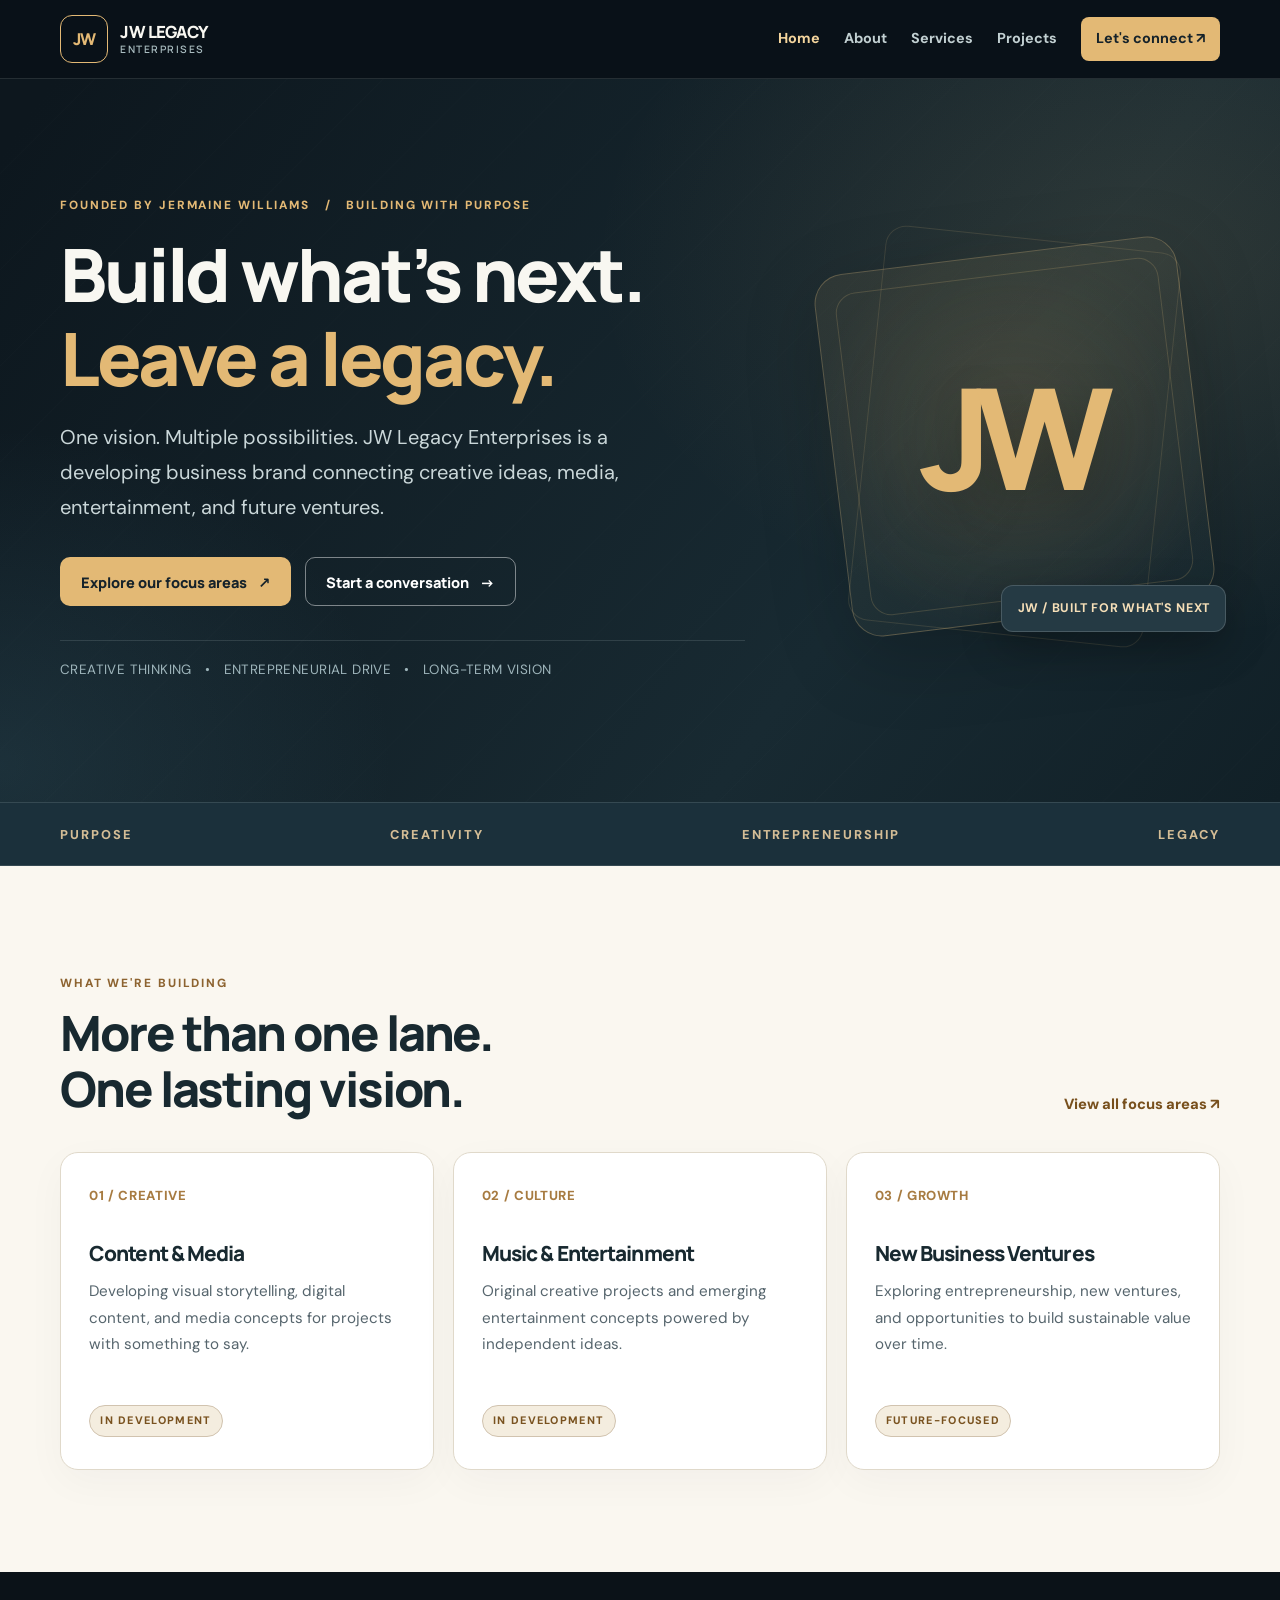
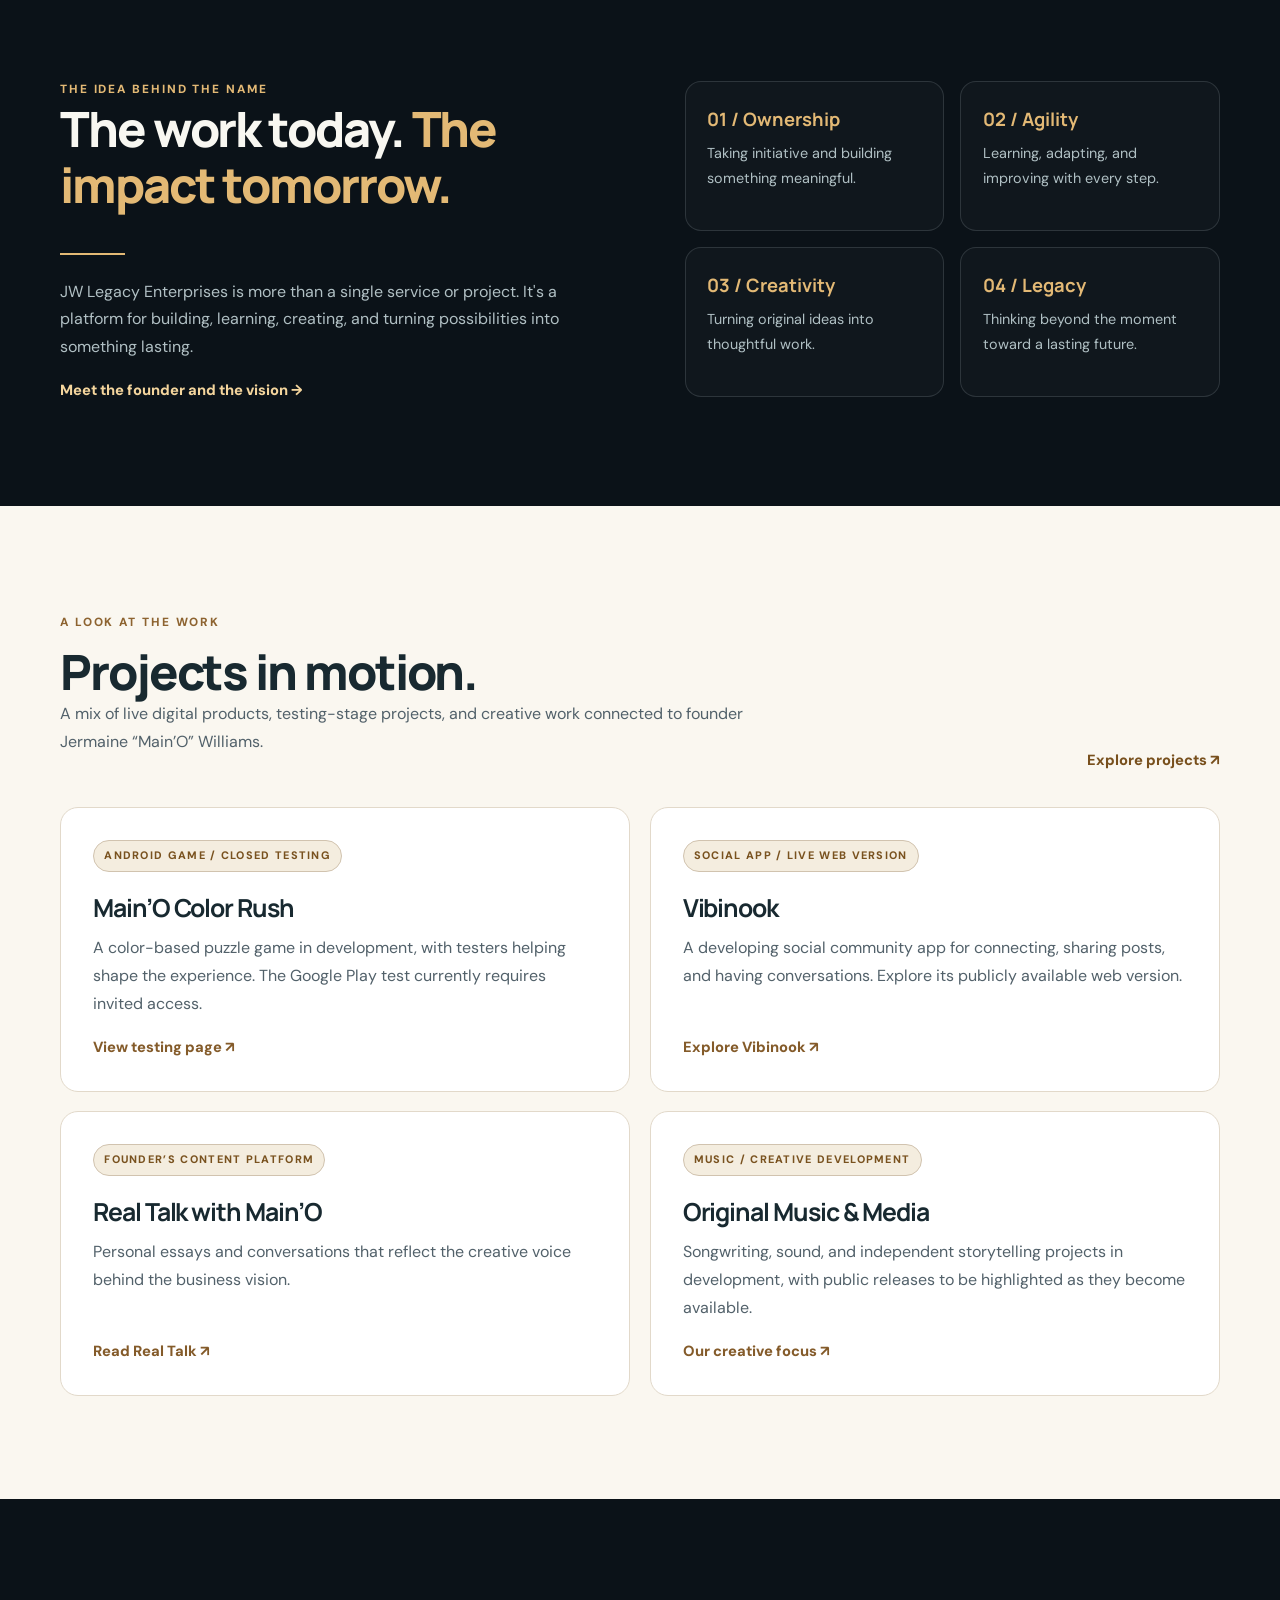
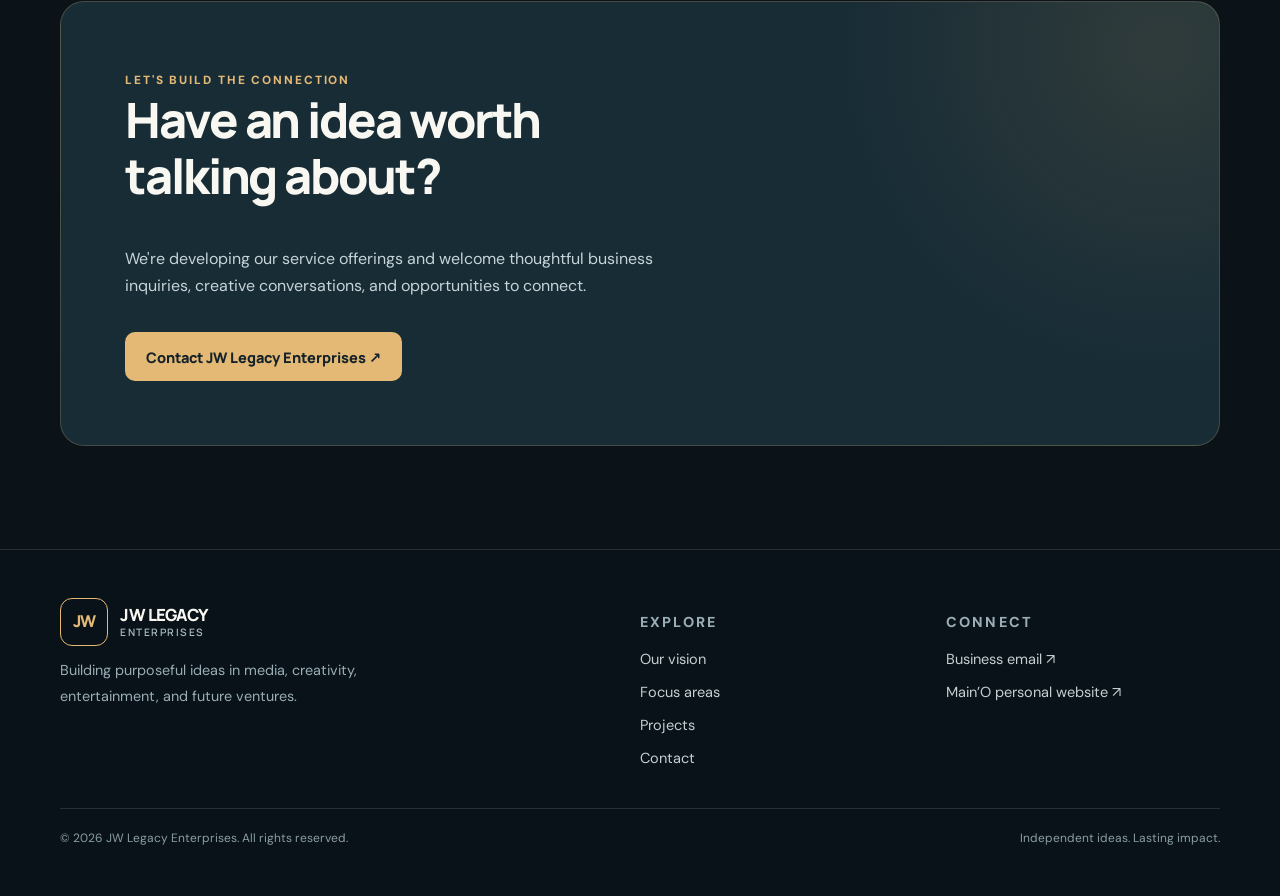
==== commit 0dbdfb59: "Show Vibinook and all four active creative areas on business homepage" ====
--- a/index.html
+++ b/index.html
@@ -71,10 +71,12 @@
 </section>
 <section class="section light" aria-labelledby="work-title">
   <div class="container">
-    <div class="section-head"><div><span class="eyebrow">A look at the work</span><h2 id="work-title">Projects in motion.</h2><p class="section-subtitle">Independent projects and creative work connected to founder Jermaine “Main’O” Williams.</p></div><a href="projects.html" class="text-link">Explore projects ↗</a></div>
+    <div class="section-head"><div><span class="eyebrow">A look at the work</span><h2 id="work-title">Projects in motion.</h2><p class="section-subtitle">A mix of live digital products, testing-stage projects, and creative work connected to founder Jermaine “Main’O” Williams.</p></div><a href="projects.html" class="text-link">Explore projects ↗</a></div>
     <div class="work-grid">
-      <article class="work-card"><span class="pill">Android game / closed testing</span><h3>Main’O Color Rush</h3><p>A color-based puzzle game in development, with testers helping shape the experience.</p><a class="text-link" href="https://play.google.com/apps/testing/com.maino.colorrush" target="_blank" rel="noopener noreferrer">View testing page ↗</a></article>
+      <article class="work-card"><span class="pill">Android game / closed testing</span><h3>Main’O Color Rush</h3><p>A color-based puzzle game in development, with testers helping shape the experience. The Google Play test currently requires invited access.</p><a class="text-link" href="https://play.google.com/apps/testing/com.maino.colorrush" target="_blank" rel="noopener noreferrer">View testing page ↗</a></article>
+      <article class="work-card"><span class="pill">Social app / live web version</span><h3>Vibinook</h3><p>A developing social community app for connecting, sharing posts, and having conversations. Explore its publicly available web version.</p><a class="text-link" href="https://vibinook.floot.app/" target="_blank" rel="noopener noreferrer">Explore Vibinook ↗</a></article>
       <article class="work-card"><span class="pill">Founder’s content platform</span><h3>Real Talk with Main’O</h3><p>Personal essays and conversations that reflect the creative voice behind the business vision.</p><a class="text-link" href="https://maino-myjourney.42web.io/real-talk" target="_blank" rel="noopener noreferrer">Read Real Talk ↗</a></article>
+      <article class="work-card"><span class="pill">Music / creative development</span><h3>Original Music &amp; Media</h3><p>Songwriting, sound, and independent storytelling projects in development, with public releases to be highlighted as they become available.</p><a class="text-link" href="services.html">Our creative focus ↗</a></article>
     </div>
   </div>
 </section>
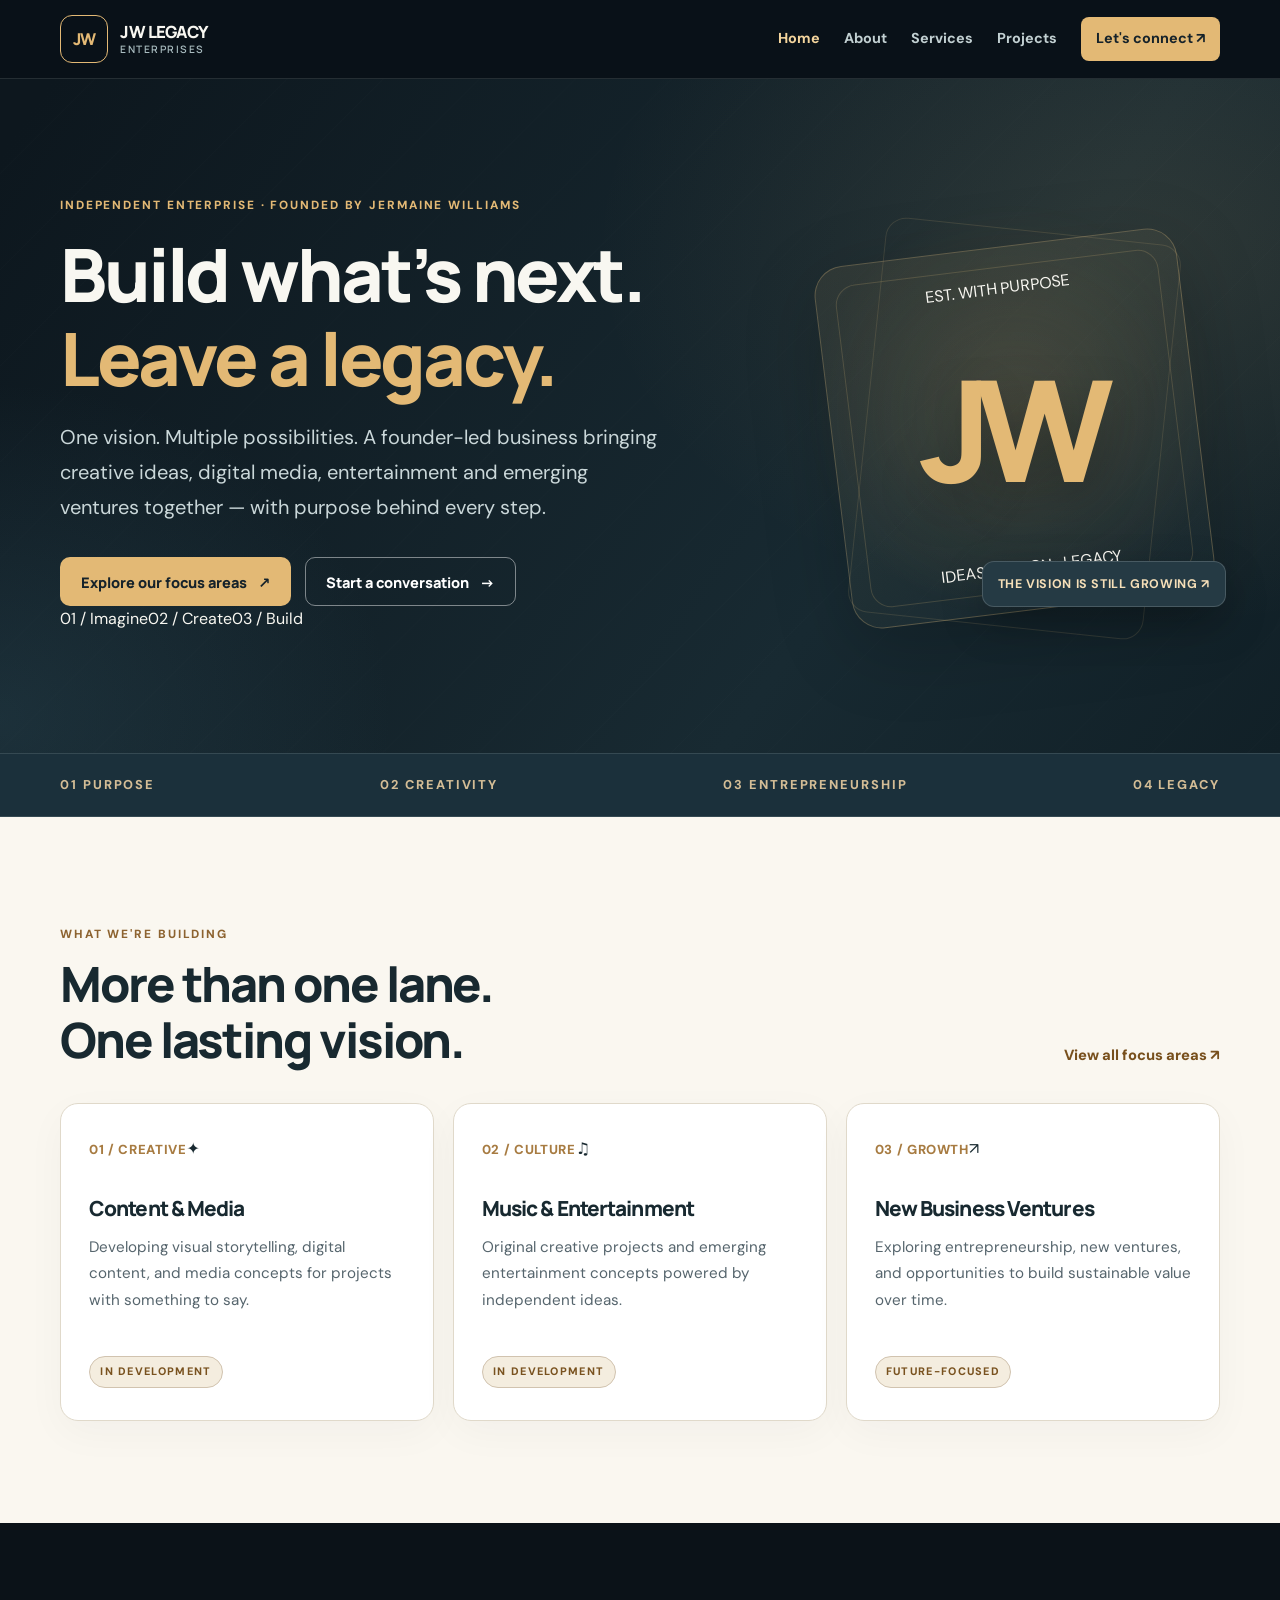
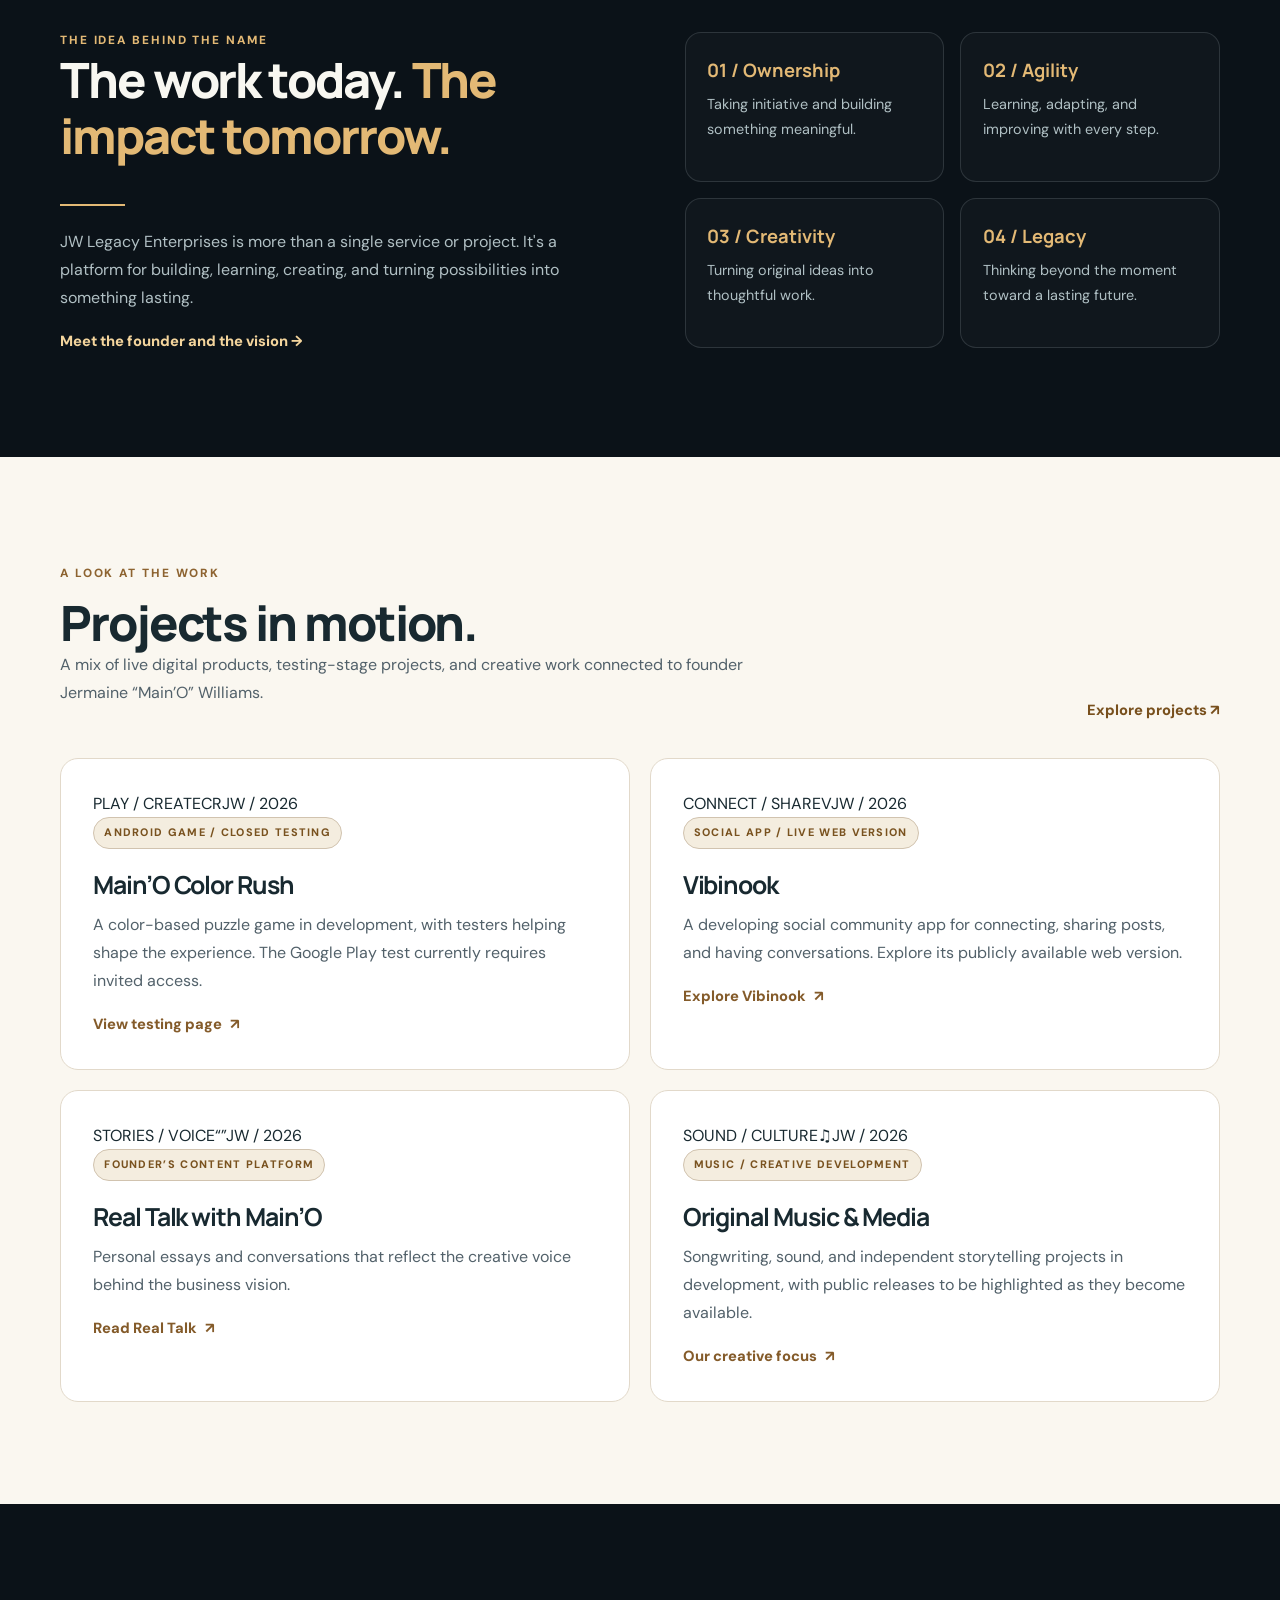
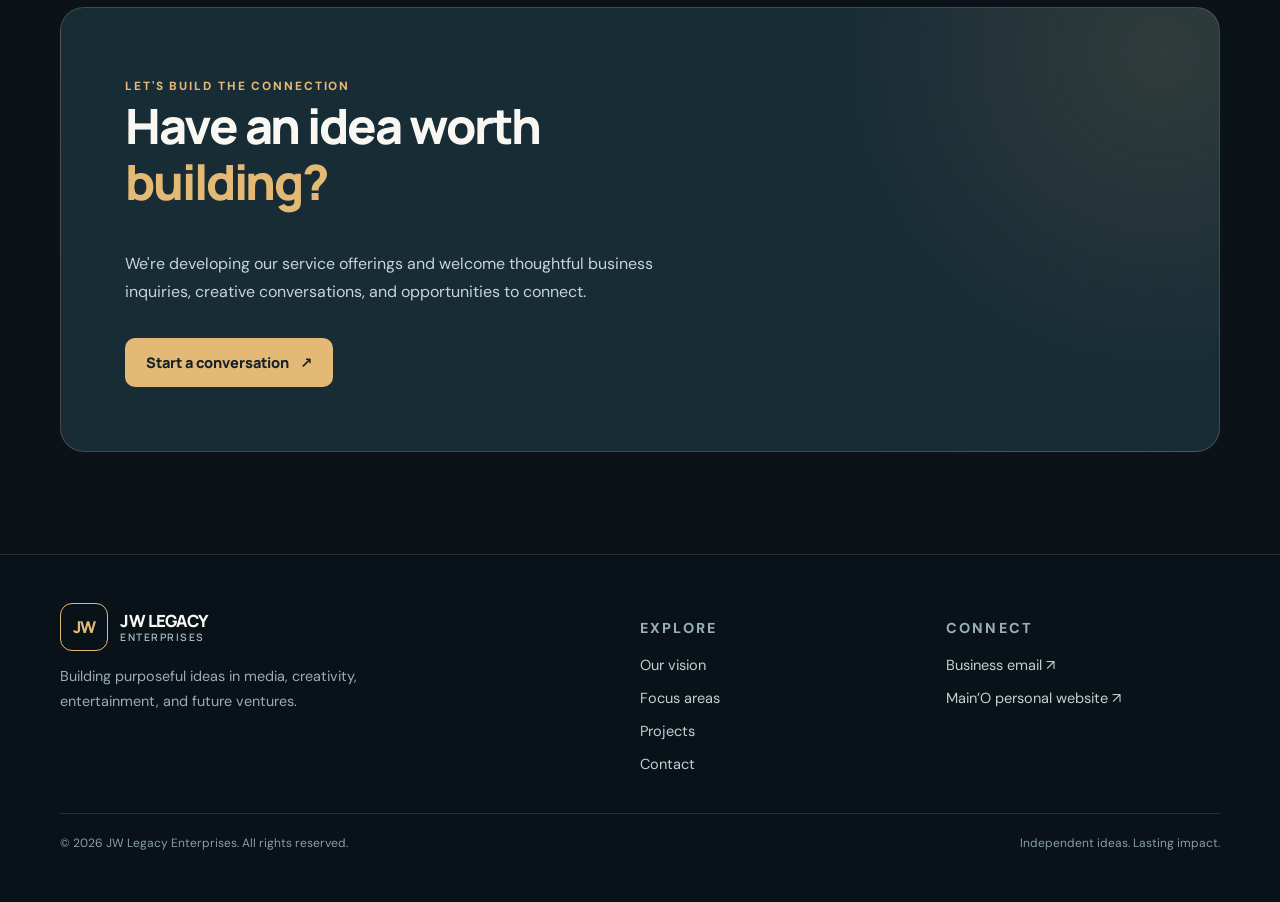
==== commit eeb5b72f: "Refine business hero, service spotlight and featured projects for Phase 1" ====
--- a/index.html
+++ b/index.html
@@ -32,36 +32,57 @@
 </header>
 <main id="main">
 
-<section class="hero" aria-labelledby="home-title">
+<section class="hero hero-premium" aria-labelledby="home-title">
   <div class="container hero-grid">
     <div>
-      <span class="eyebrow">Founded by Jermaine Williams &nbsp; / &nbsp; Building with purpose</span>
+      <span class="eyebrow hero-kicker"><span class="kicker-dot" aria-hidden="true"></span> Independent enterprise · Founded by Jermaine Williams</span>
       <h1 id="home-title">Build what’s next. <em>Leave a legacy.</em></h1>
-      <p class="lead">One vision. Multiple possibilities. JW Legacy Enterprises is a developing business brand connecting creative ideas, media, entertainment, and future ventures.</p>
+      <p class="lead">One vision. Multiple possibilities. A founder-led business bringing creative ideas, digital media, entertainment and emerging ventures together — with purpose behind every step.</p>
       <div class="hero-actions"><a class="btn btn-gold" href="services.html">Explore our focus areas <span aria-hidden="true">↗</span></a><a class="btn btn-outline" href="contact.html">Start a conversation <span aria-hidden="true">→</span></a></div>
-      <p class="hero-proof">CREATIVE THINKING &nbsp; • &nbsp; ENTREPRENEURIAL DRIVE &nbsp; • &nbsp; LONG-TERM VISION</p>
+      <div class="hero-signature" aria-label="Our guiding direction"><span>01 / Imagine</span><span>02 / Create</span><span>03 / Build</span></div>
     </div>
-    <div class="legacy-art" aria-label="JW monogram brand artwork">
-      <div class="art-frame"><span class="art-monogram" aria-hidden="true">JW</span></div>
-      <div class="art-caption">JW / BUILT FOR WHAT'S NEXT</div>
+    <div class="legacy-art" role="img" aria-label="JW Legacy Enterprises monogram, framed in warm gold">
+      <div class="legacy-orbit legacy-orbit-outer" aria-hidden="true"></div>
+      <div class="legacy-orbit legacy-orbit-inner" aria-hidden="true"></div>
+      <div class="art-frame">
+        <span class="art-microcopy" aria-hidden="true">EST. WITH PURPOSE</span>
+        <span class="art-monogram" aria-hidden="true">JW</span>
+        <span class="art-frame-footer" aria-hidden="true">IDEAS · ACTION · LEGACY</span>
+      </div>
+      <div class="art-caption">THE VISION IS STILL GROWING <span aria-hidden="true">↗</span></div>
     </div>
   </div>
 </section>
-<div class="feature-strip" aria-label="Brand values"><div class="container"><span>Purpose</span><span>Creativity</span><span>Entrepreneurship</span><span>Legacy</span></div></div>
+<div class="feature-strip" aria-label="Brand values"><div class="container"><span><b>01</b> Purpose</span><span><b>02</b> Creativity</span><span><b>03</b> Entrepreneurship</span><span><b>04</b> Legacy</span></div></div>
 <section class="section light" aria-labelledby="focus-title">
   <div class="container">
     <div class="section-head"><div><span class="eyebrow">What we're building</span><h2 id="focus-title">More than one lane.<br>One lasting vision.</h2></div><a class="text-link" href="services.html">View all focus areas ↗</a></div>
     <div class="service-grid">
-      <article class="service-card"><span class="card-count">01 / CREATIVE</span><h3>Content &amp; Media</h3><p>Developing visual storytelling, digital content, and media concepts for projects with something to say.</p><span class="pill">In development</span></article>
-      <article class="service-card"><span class="card-count">02 / CULTURE</span><h3>Music &amp; Entertainment</h3><p>Original creative projects and emerging entertainment concepts powered by independent ideas.</p><span class="pill">In development</span></article>
-      <article class="service-card"><span class="card-count">03 / GROWTH</span><h3>New Business Ventures</h3><p>Exploring entrepreneurship, new ventures, and opportunities to build sustainable value over time.</p><span class="pill">Future-focused</span></article>
+      <article class="service-card">
+        <div class="service-card-top"><span class="card-count">01 / CREATIVE</span><span class="service-symbol" aria-hidden="true">✦</span></div>
+        <h3>Content &amp; Media</h3>
+        <p>Developing visual storytelling, digital content, and media concepts for projects with something to say.</p>
+        <span class="pill">In development</span>
+      </article>
+      <article class="service-card">
+        <div class="service-card-top"><span class="card-count">02 / CULTURE</span><span class="service-symbol" aria-hidden="true">♫</span></div>
+        <h3>Music &amp; Entertainment</h3>
+        <p>Original creative projects and emerging entertainment concepts powered by independent ideas.</p>
+        <span class="pill">In development</span>
+      </article>
+      <article class="service-card">
+        <div class="service-card-top"><span class="card-count">03 / GROWTH</span><span class="service-symbol" aria-hidden="true">↗</span></div>
+        <h3>New Business Ventures</h3>
+        <p>Exploring entrepreneurship, new ventures, and opportunities to build sustainable value over time.</p>
+        <span class="pill">Future-focused</span>
+      </article>
     </div>
   </div>
 </section>
 <section class="section" aria-labelledby="purpose-title">
   <div class="container split">
     <div><span class="eyebrow">The idea behind the name</span><h2 id="purpose-title">The work today. <span class="display-accent">The impact tomorrow.</span></h2><div class="kicker-line"></div><p>JW Legacy Enterprises is more than a single service or project. It's a platform for building, learning, creating, and turning possibilities into something lasting.</p><a href="about.html" class="text-link">Meet the founder and the vision →</a></div>
-    <div class="values">
+    <div class="values" aria-label="JW Legacy Enterprises guiding values">
       <div class="value-box"><b>01 / Ownership</b><p>Taking initiative and building something meaningful.</p></div>
       <div class="value-box"><b>02 / Agility</b><p>Learning, adapting, and improving with every step.</p></div>
       <div class="value-box"><b>03 / Creativity</b><p>Turning original ideas into thoughtful work.</p></div>
@@ -73,14 +94,26 @@
   <div class="container">
     <div class="section-head"><div><span class="eyebrow">A look at the work</span><h2 id="work-title">Projects in motion.</h2><p class="section-subtitle">A mix of live digital products, testing-stage projects, and creative work connected to founder Jermaine “Main’O” Williams.</p></div><a href="projects.html" class="text-link">Explore projects ↗</a></div>
     <div class="work-grid">
-      <article class="work-card"><span class="pill">Android game / closed testing</span><h3>Main’O Color Rush</h3><p>A color-based puzzle game in development, with testers helping shape the experience. The Google Play test currently requires invited access.</p><a class="text-link" href="https://play.google.com/apps/testing/com.maino.colorrush" target="_blank" rel="noopener noreferrer">View testing page ↗</a></article>
-      <article class="work-card"><span class="pill">Social app / live web version</span><h3>Vibinook</h3><p>A developing social community app for connecting, sharing posts, and having conversations. Explore its publicly available web version.</p><a class="text-link" href="https://vibinook.floot.app/" target="_blank" rel="noopener noreferrer">Explore Vibinook ↗</a></article>
-      <article class="work-card"><span class="pill">Founder’s content platform</span><h3>Real Talk with Main’O</h3><p>Personal essays and conversations that reflect the creative voice behind the business vision.</p><a class="text-link" href="https://maino-myjourney.42web.io/real-talk" target="_blank" rel="noopener noreferrer">Read Real Talk ↗</a></article>
-      <article class="work-card"><span class="pill">Music / creative development</span><h3>Original Music &amp; Media</h3><p>Songwriting, sound, and independent storytelling projects in development, with public releases to be highlighted as they become available.</p><a class="text-link" href="services.html">Our creative focus ↗</a></article>
+      <article class="work-card work-rush">
+        <div class="work-visual work-visual-rush" aria-hidden="true"><span class="work-visual-caption">PLAY / CREATE</span><span class="work-visual-symbol">CR</span><span class="work-visual-corner">JW / 2026</span></div>
+        <div class="work-card-content"><span class="pill">Android game / closed testing</span><h3>Main’O Color Rush</h3><p>A color-based puzzle game in development, with testers helping shape the experience. The Google Play test currently requires invited access.</p><a class="text-link" href="https://play.google.com/apps/testing/com.maino.colorrush" target="_blank" rel="noopener noreferrer">View testing page <span aria-hidden="true">↗</span></a></div>
+      </article>
+      <article class="work-card work-vibinook">
+        <div class="work-visual work-visual-vibinook" aria-hidden="true"><span class="work-visual-caption">CONNECT / SHARE</span><span class="work-visual-symbol">V</span><span class="work-visual-corner">JW / 2026</span></div>
+        <div class="work-card-content"><span class="pill">Social app / live web version</span><h3>Vibinook</h3><p>A developing social community app for connecting, sharing posts, and having conversations. Explore its publicly available web version.</p><a class="text-link" href="https://vibinook.floot.app/" target="_blank" rel="noopener noreferrer">Explore Vibinook <span aria-hidden="true">↗</span></a></div>
+      </article>
+      <article class="work-card work-realtalk">
+        <div class="work-visual work-visual-realtalk" aria-hidden="true"><span class="work-visual-caption">STORIES / VOICE</span><span class="work-visual-symbol">“”</span><span class="work-visual-corner">JW / 2026</span></div>
+        <div class="work-card-content"><span class="pill">Founder’s content platform</span><h3>Real Talk with Main’O</h3><p>Personal essays and conversations that reflect the creative voice behind the business vision.</p><a class="text-link" href="https://maino-myjourney.42web.io/real-talk" target="_blank" rel="noopener noreferrer">Read Real Talk <span aria-hidden="true">↗</span></a></div>
+      </article>
+      <article class="work-card work-music">
+        <div class="work-visual work-visual-music" aria-hidden="true"><span class="work-visual-caption">SOUND / CULTURE</span><span class="work-visual-symbol">♫</span><span class="work-visual-corner">JW / 2026</span></div>
+        <div class="work-card-content"><span class="pill">Music / creative development</span><h3>Original Music &amp; Media</h3><p>Songwriting, sound, and independent storytelling projects in development, with public releases to be highlighted as they become available.</p><a class="text-link" href="services.html">Our creative focus <span aria-hidden="true">↗</span></a></div>
+      </article>
     </div>
   </div>
 </section>
-<section class="section" aria-label="Contact JW Legacy Enterprises"><div class="container"><div class="cta-band"><span class="eyebrow">Let's build the connection</span><h2>Have an idea worth talking about?</h2><p>We're developing our service offerings and welcome thoughtful business inquiries, creative conversations, and opportunities to connect.</p><a class="btn btn-gold" href="contact.html">Contact JW Legacy Enterprises ↗</a></div></div></section>
+<section class="section home-contact-section" aria-label="Contact JW Legacy Enterprises"><div class="container"><div class="cta-band premium-cta"><span class="eyebrow">Let's build the connection</span><h2>Have an idea worth <span class="display-accent">building?</span></h2><p>We're developing our service offerings and welcome thoughtful business inquiries, creative conversations, and opportunities to connect.</p><a class="btn btn-gold" href="contact.html">Start a conversation <span aria-hidden="true">↗</span></a></div></div></section>
 
 </main>
 <footer class="site-footer">
